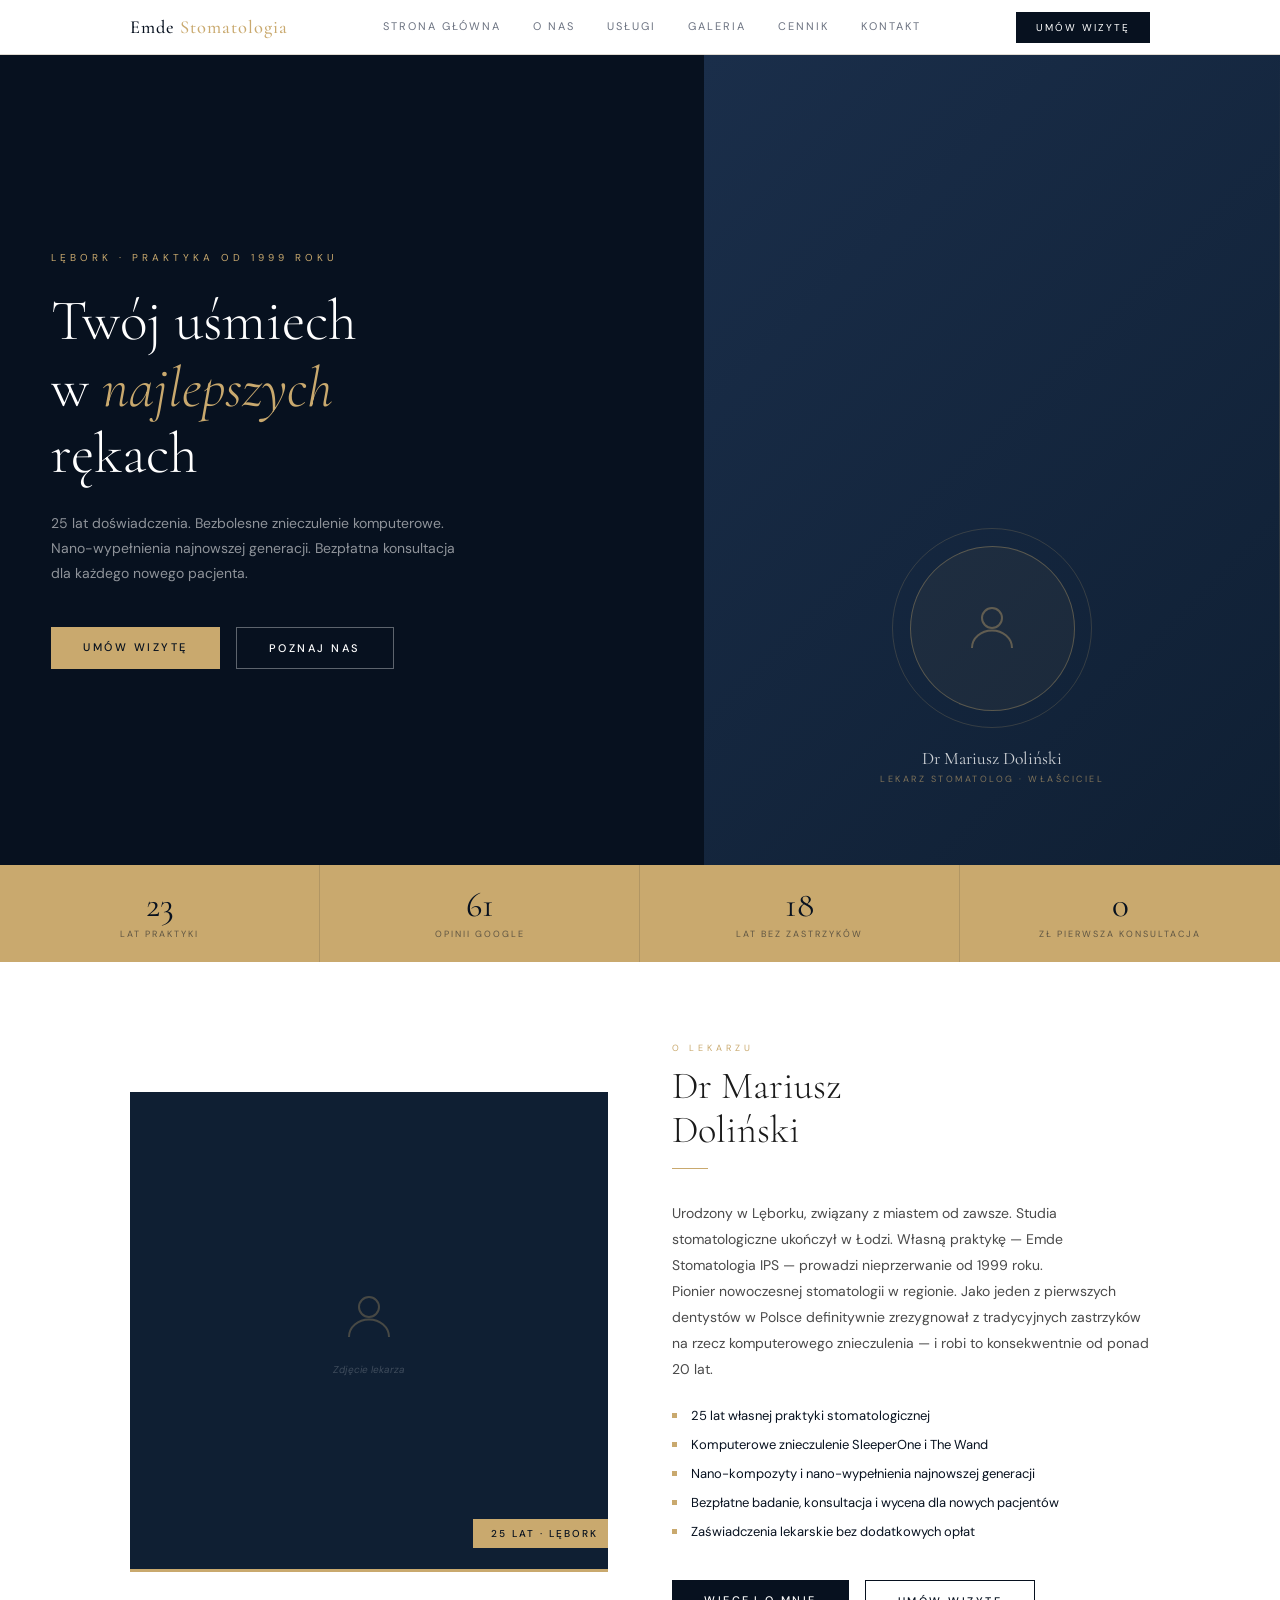
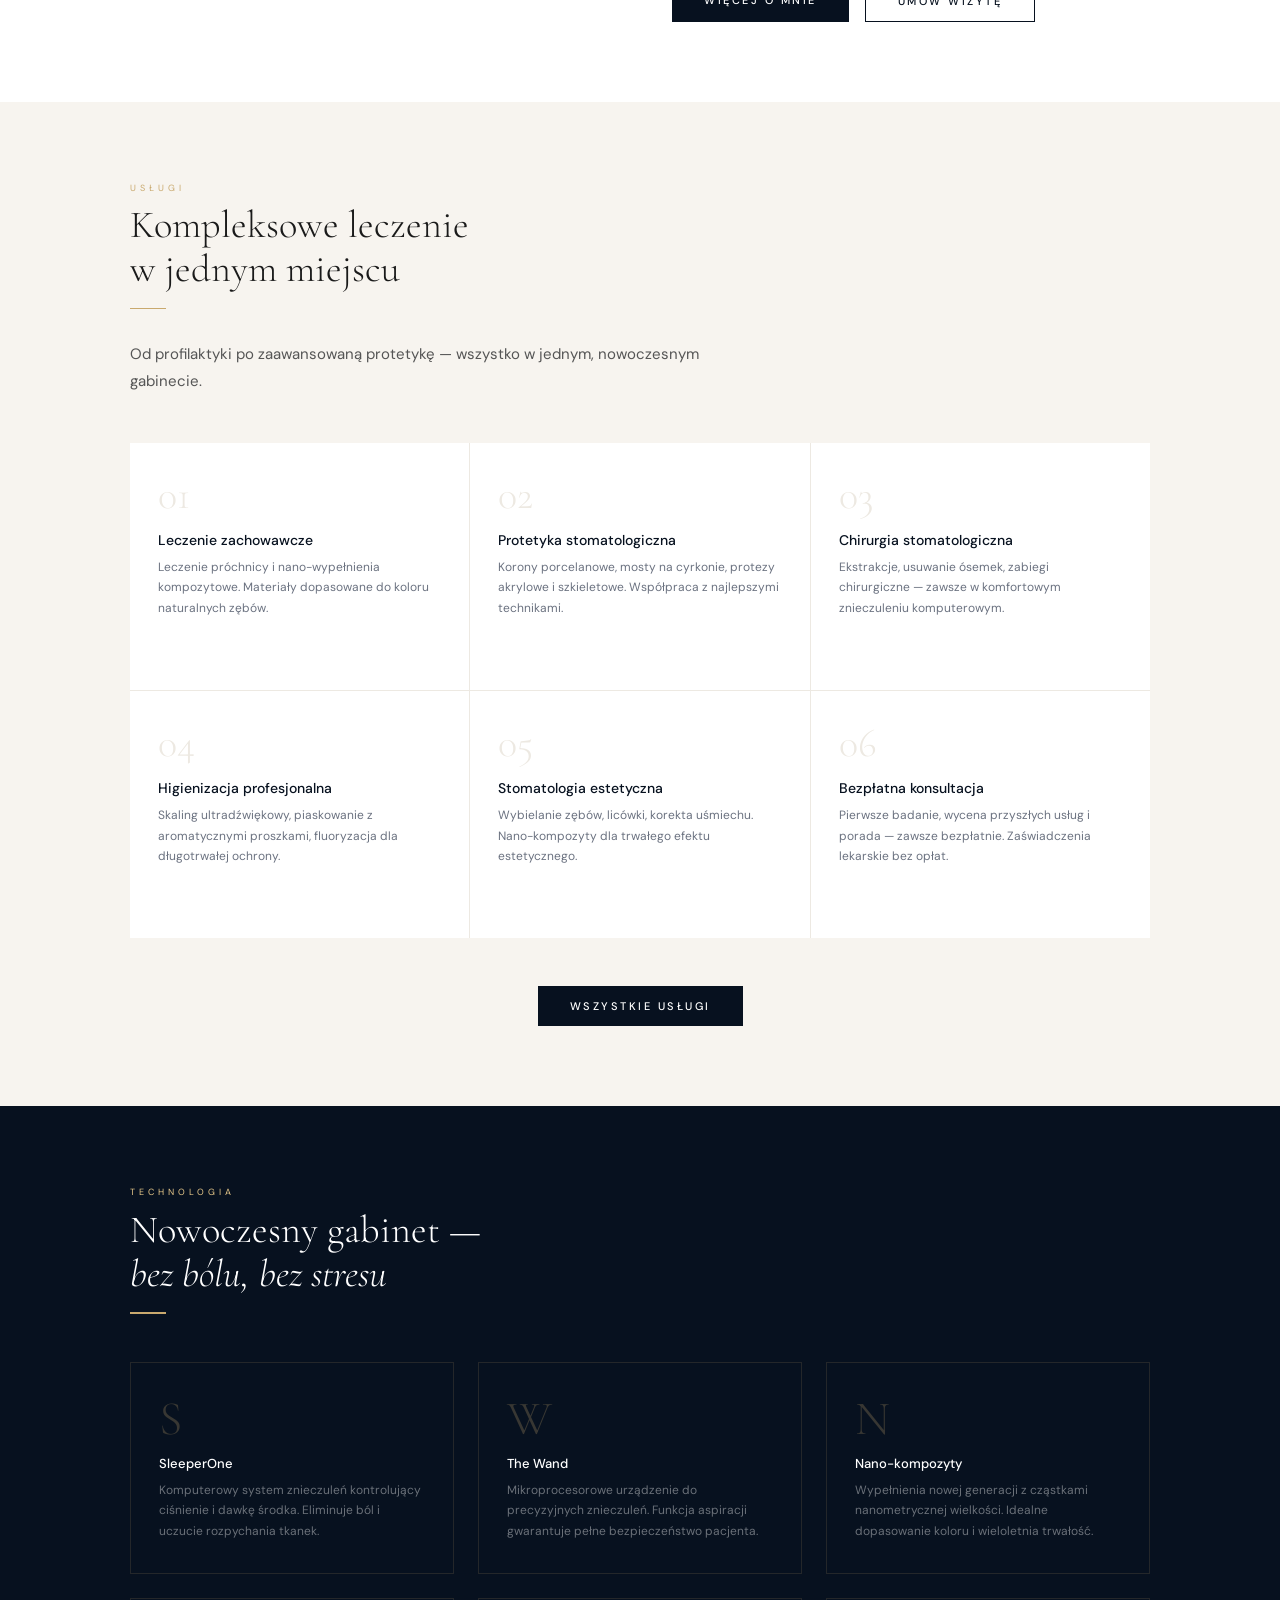
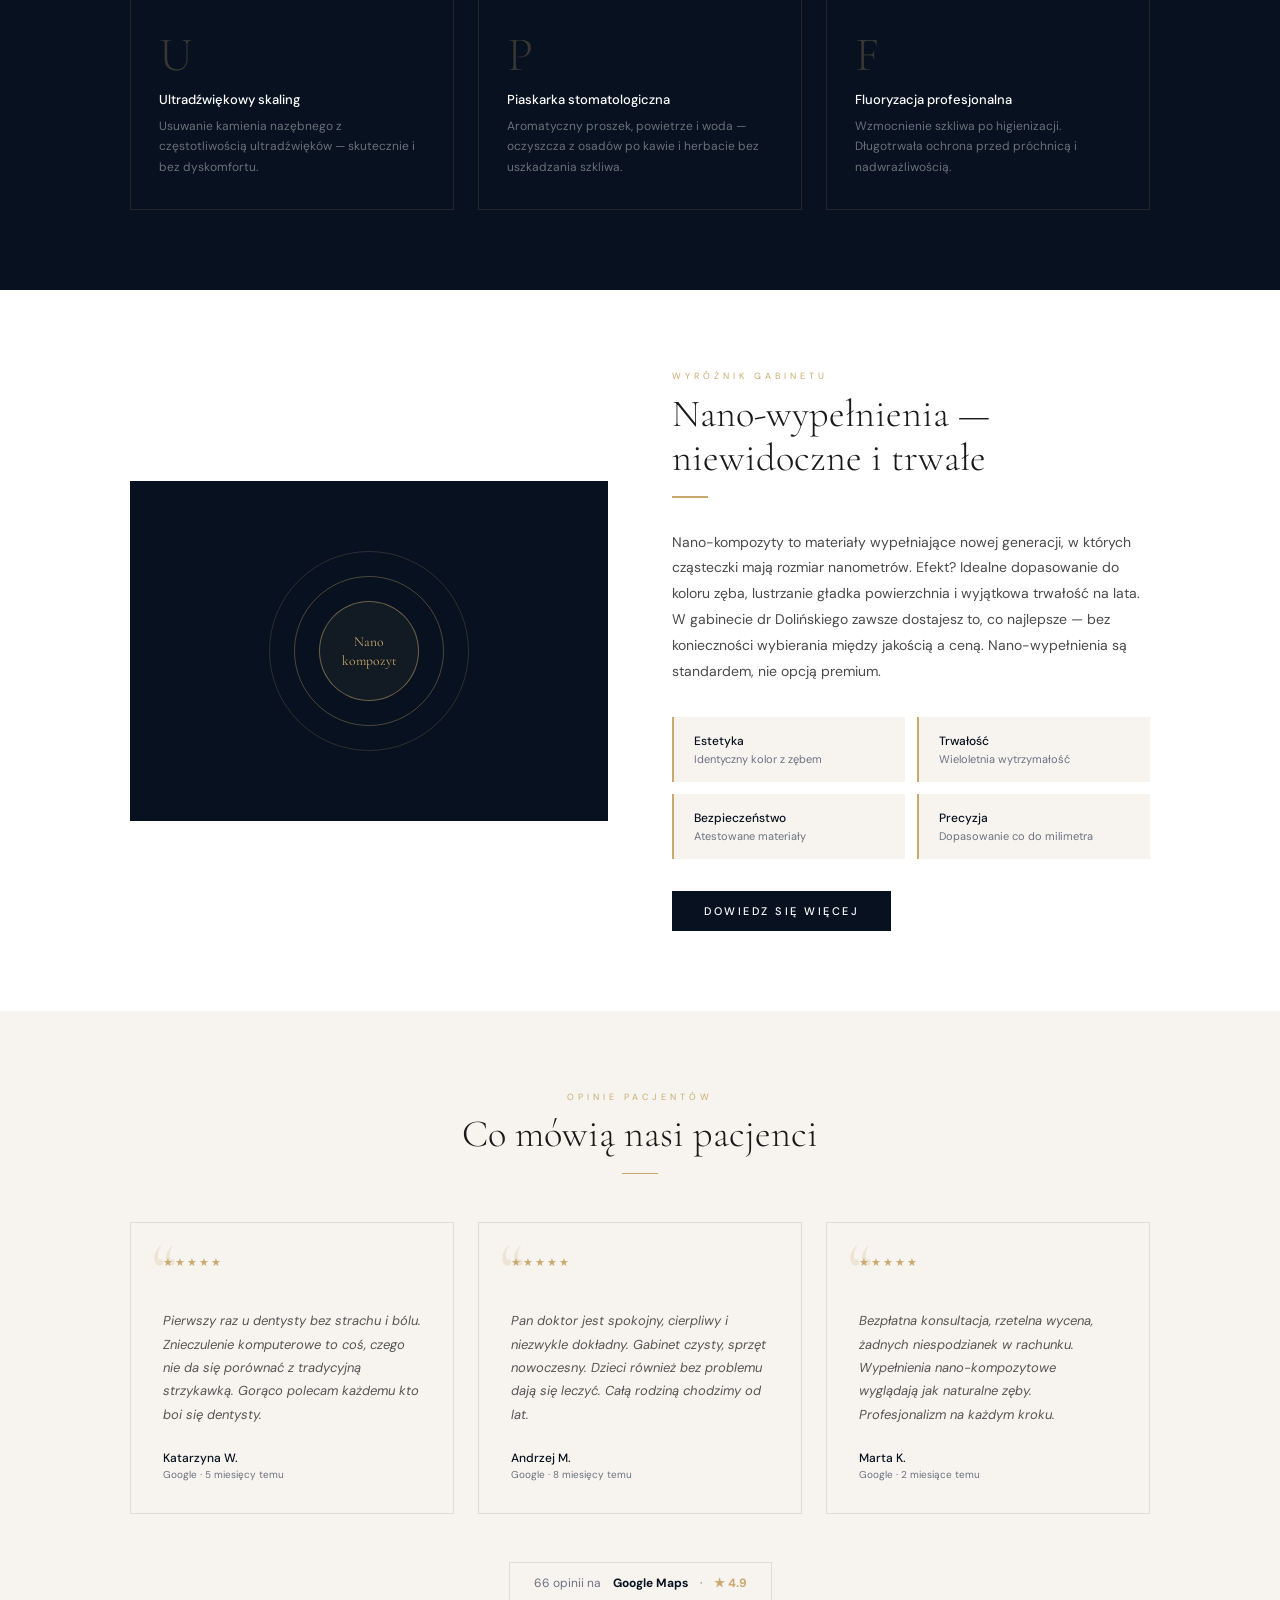
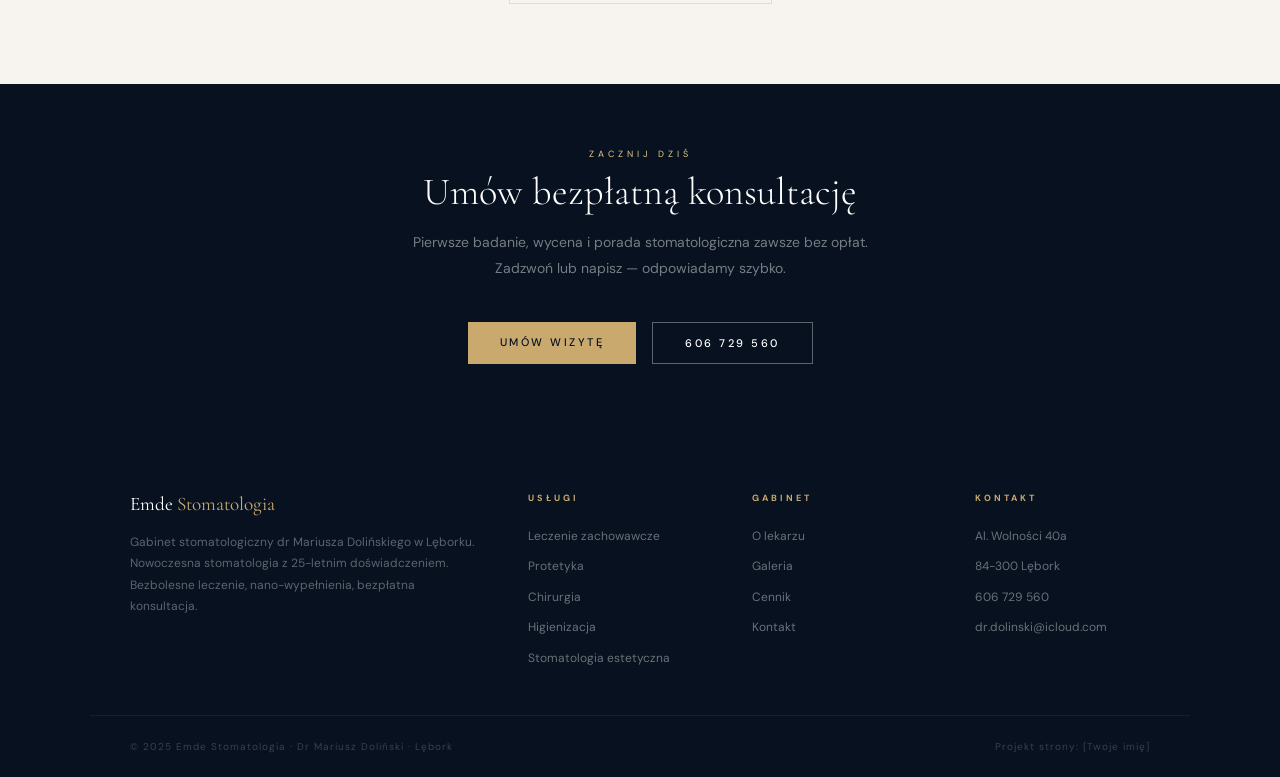
==== index.html @ d07204fe "Add files via upload" ====
<!DOCTYPE html>
<html lang="pl">
<head>
  <meta charset="UTF-8">
  <meta name="viewport" content="width=device-width, initial-scale=1.0">
  <title>Emde Stomatologia · Dr Mariusz Doliński · Lębork</title>
  <meta name="description" content="Gabinet stomatologiczny dr Mariusza Dolińskiego w Lęborku. 25 lat doświadczenia, bezbolesne znieczulenie komputerowe, nano-wypełnienia. Bezpłatna konsultacja.">
  <link rel="stylesheet" href="css/style.css">
</head>
<body>

<div id="nav-placeholder"></div>

<!-- HERO -->
<section class="hero">
  <div class="hero-left">
    <span class="hero-eyebrow">Lębork · Praktyka od 1999 roku</span>
    <h1>Twój uśmiech<br>w <em>najlepszych</em><br>rękach</h1>
    <p class="hero-sub">25 lat doświadczenia. Bezbolesne znieczulenie komputerowe. Nano-wypełnienia najnowszej generacji. Bezpłatna konsultacja dla każdego nowego pacjenta.</p>
    <div class="hero-btns">
      <a href="kontakt.html" class="btn btn-gold">Umów wizytę</a>
      <a href="o-nas.html" class="btn btn-outline">Poznaj nas</a>
    </div>
  </div>
  <div class="hero-right">
    <div class="hero-right-bg"></div>
    <div class="hero-photo-box">
      <div class="hero-photo-ring">
        <div class="hero-photo-ring-inner">
          <!-- Zastąp src="img/dolinski.jpg" prawdziwym zdjęciem -->
          <svg viewBox="0 0 24 24"><circle cx="12" cy="8" r="4"/><path d="M4 20c0-4 3.6-7 8-7s8 3 8 7"/></svg>
        </div>
      </div>
      <div class="hero-photo-name">Dr Mariusz Doliński</div>
      <div class="hero-photo-role">Lekarz stomatolog · właściciel</div>
    </div>
    <div class="hero-deco-line"></div>
  </div>
</section>

<!-- STATS -->
<div class="stats-bar">
  <div class="stat-item"><div class="stat-num">25</div><div class="stat-label">lat praktyki</div></div>
  <div class="stat-item"><div class="stat-num">66</div><div class="stat-label">opinii Google</div></div>
  <div class="stat-item"><div class="stat-num">20</div><div class="stat-label">lat bez zastrzyków</div></div>
  <div class="stat-item"><div class="stat-num">0</div><div class="stat-label">zł pierwsza konsultacja</div></div>
</div>

<!-- O LEKARZU -->
<section class="section">
  <div class="container">
    <div class="about-grid fade-in">
      <div class="about-img-box">
        <!-- Zastąp src="img/dolinski-gabinet.jpg" prawdziwym zdjęciem -->
        <div class="about-img-placeholder">
          <svg viewBox="0 0 24 24"><circle cx="12" cy="8" r="4"/><path d="M4 20c0-4 3.6-7 8-7s8 3 8 7"/></svg>
          <span>Zdjęcie lekarza</span>
        </div>
        <div class="about-tag">25 lat · Lębork</div>
      </div>
      <div class="about-body">
        <span class="sec-label">O lekarzu</span>
        <h2>Dr Mariusz<br>Doliński</h2>
        <div class="gold-line"></div>
        <p>Urodzony w Lęborku, związany z miastem od zawsze. Studia stomatologiczne ukończył w Łodzi. Własną praktykę — Emde Stomatologia IPS — prowadzi nieprzerwanie od 1999 roku.</p>
        <p>Pionier nowoczesnej stomatologii w regionie. Jako jeden z pierwszych dentystów w Polsce definitywnie zrezygnował z tradycyjnych zastrzyków na rzecz komputerowego znieczulenia — i robi to konsekwentnie od ponad 20 lat.</p>
        <ul class="about-list">
          <li>25 lat własnej praktyki stomatologicznej</li>
          <li>Komputerowe znieczulenie SleeperOne i The Wand</li>
          <li>Nano-kompozyty i nano-wypełnienia najnowszej generacji</li>
          <li>Bezpłatne badanie, konsultacja i wycena dla nowych pacjentów</li>
          <li>Zaświadczenia lekarskie bez dodatkowych opłat</li>
        </ul>
        <div class="about-cta">
          <a href="o-nas.html" class="btn btn-navy">Więcej o mnie</a>
          <a href="kontakt.html" class="btn btn-outline-dark">Umów wizytę</a>
        </div>
      </div>
    </div>
  </div>
</section>

<!-- USŁUGI -->
<section class="section services-preview">
  <div class="container">
    <div class="fade-in">
      <span class="sec-label">Usługi</span>
      <h2>Kompleksowe leczenie<br>w jednym miejscu</h2>
      <div class="gold-line"></div>
      <p class="lead">Od profilaktyki po zaawansowaną protetykę — wszystko w jednym, nowoczesnym gabinecie.</p>
    </div>
    <div class="services-grid-home fade-in">
      <a href="usluga-zachowawcza.html" class="svc-card">
        <div class="svc-num">01</div>
        <div class="svc-title">Leczenie zachowawcze</div>
        <div class="svc-desc">Leczenie próchnicy i nano-wypełnienia kompozytowe. Materiały dopasowane do koloru naturalnych zębów.</div>
        <span class="svc-arrow">→</span>
      </a>
      <a href="usluga-protetyka.html" class="svc-card">
        <div class="svc-num">02</div>
        <div class="svc-title">Protetyka stomatologiczna</div>
        <div class="svc-desc">Korony porcelanowe, mosty na cyrkonie, protezy akrylowe i szkieletowe. Współpraca z najlepszymi technikami.</div>
        <span class="svc-arrow">→</span>
      </a>
      <a href="usluga-chirurgia.html" class="svc-card">
        <div class="svc-num">03</div>
        <div class="svc-title">Chirurgia stomatologiczna</div>
        <div class="svc-desc">Ekstrakcje, usuwanie ósemek, zabiegi chirurgiczne — zawsze w komfortowym znieczuleniu komputerowym.</div>
        <span class="svc-arrow">→</span>
      </a>
      <a href="usluga-higienizacja.html" class="svc-card">
        <div class="svc-num">04</div>
        <div class="svc-title">Higienizacja profesjonalna</div>
        <div class="svc-desc">Skaling ultradźwiękowy, piaskowanie z aromatycznymi proszkami, fluoryzacja dla długotrwałej ochrony.</div>
        <span class="svc-arrow">→</span>
      </a>
      <a href="usluga-estetyczna.html" class="svc-card">
        <div class="svc-num">05</div>
        <div class="svc-title">Stomatologia estetyczna</div>
        <div class="svc-desc">Wybielanie zębów, licówki, korekta uśmiechu. Nano-kompozyty dla trwałego efektu estetycznego.</div>
        <span class="svc-arrow">→</span>
      </a>
      <a href="kontakt.html" class="svc-card">
        <div class="svc-num">06</div>
        <div class="svc-title">Bezpłatna konsultacja</div>
        <div class="svc-desc">Pierwsze badanie, wycena przyszłych usług i porada — zawsze bezpłatnie. Zaświadczenia lekarskie bez opłat.</div>
        <span class="svc-arrow">→</span>
      </a>
    </div>
    <div class="text-center mt-3 fade-in">
      <a href="uslugi.html" class="btn btn-navy">Wszystkie usługi</a>
    </div>
  </div>
</section>

<!-- TECHNOLOGIA -->
<section class="section tech-section">
  <div class="container">
    <div class="fade-in">
      <span class="sec-label">Technologia</span>
      <h2 style="color:var(--white)">Nowoczesny gabinet —<br><em>bez bólu, bez stresu</em></h2>
      <div class="gold-line"></div>
    </div>
    <div class="tech-grid fade-in">
      <div class="tech-card">
        <div class="tech-icon-letter">S</div>
        <div class="tech-name">SleeperOne</div>
        <div class="tech-desc">Komputerowy system znieczuleń kontrolujący ciśnienie i dawkę środka. Eliminuje ból i uczucie rozpychania tkanek.</div>
      </div>
      <div class="tech-card">
        <div class="tech-icon-letter">W</div>
        <div class="tech-name">The Wand</div>
        <div class="tech-desc">Mikroprocesorowe urządzenie do precyzyjnych znieczuleń. Funkcja aspiracji gwarantuje pełne bezpieczeństwo pacjenta.</div>
      </div>
      <div class="tech-card">
        <div class="tech-icon-letter">N</div>
        <div class="tech-name">Nano-kompozyty</div>
        <div class="tech-desc">Wypełnienia nowej generacji z cząstkami nanometrycznej wielkości. Idealne dopasowanie koloru i wieloletnia trwałość.</div>
      </div>
      <div class="tech-card">
        <div class="tech-icon-letter">U</div>
        <div class="tech-name">Ultradźwiękowy skaling</div>
        <div class="tech-desc">Usuwanie kamienia nazębnego z częstotliwością ultradźwięków — skutecznie i bez dyskomfortu.</div>
      </div>
      <div class="tech-card">
        <div class="tech-icon-letter">P</div>
        <div class="tech-name">Piaskarka stomatologiczna</div>
        <div class="tech-desc">Aromatyczny proszek, powietrze i woda — oczyszcza z osadów po kawie i herbacie bez uszkadzania szkliwa.</div>
      </div>
      <div class="tech-card">
        <div class="tech-icon-letter">F</div>
        <div class="tech-name">Fluoryzacja profesjonalna</div>
        <div class="tech-desc">Wzmocnienie szkliwa po higienizacji. Długotrwała ochrona przed próchnicą i nadwrażliwością.</div>
      </div>
    </div>
  </div>
</section>

<!-- NANO WYPEŁNIENIA -->
<section class="section">
  <div class="container">
    <div class="nano-grid fade-in">
      <div class="nano-visual">
        <div class="nano-rings">
          <div class="nano-ring"></div>
          <div class="nano-ring"></div>
          <div class="nano-ring"></div>
          <div class="nano-center-text">Nano<br>kompozyt</div>
        </div>
      </div>
      <div>
        <span class="sec-label">Wyróżnik gabinetu</span>
        <h2>Nano-wypełnienia —<br>niewidoczne i trwałe</h2>
        <div class="gold-line"></div>
        <p>Nano-kompozyty to materiały wypełniające nowej generacji, w których cząsteczki mają rozmiar nanometrów. Efekt? Idealne dopasowanie do koloru zęba, lustrzanie gładka powierzchnia i wyjątkowa trwałość na lata.</p>
        <p>W gabinecie dr Dolińskiego zawsze dostajesz to, co najlepsze — bez konieczności wybierania między jakością a ceną. Nano-wypełnienia są standardem, nie opcją premium.</p>
        <div class="nano-props">
          <div class="nano-prop"><div class="nano-prop-name">Estetyka</div><div class="nano-prop-val">Identyczny kolor z zębem</div></div>
          <div class="nano-prop"><div class="nano-prop-name">Trwałość</div><div class="nano-prop-val">Wieloletnia wytrzymałość</div></div>
          <div class="nano-prop"><div class="nano-prop-name">Bezpieczeństwo</div><div class="nano-prop-val">Atestowane materiały</div></div>
          <div class="nano-prop"><div class="nano-prop-name">Precyzja</div><div class="nano-prop-val">Dopasowanie co do milimetra</div></div>
        </div>
        <div class="mt-2">
          <a href="usluga-zachowawcza.html" class="btn btn-navy">Dowiedz się więcej</a>
        </div>
      </div>
    </div>
  </div>
</section>

<!-- OPINIE -->
<section class="section bg-cream">
  <div class="container">
    <div class="fade-in text-center">
      <span class="sec-label">Opinie pacjentów</span>
      <h2>Co mówią nasi pacjenci</h2>
      <div class="gold-line" style="margin: 1rem auto 0;"></div>
    </div>
    <div class="reviews-grid fade-in">
      <div class="review-card">
        <div class="review-stars">★★★★★</div>
        <p class="review-text">Pierwszy raz u dentysty bez strachu i bólu. Znieczulenie komputerowe to coś, czego nie da się porównać z tradycyjną strzykawką. Gorąco polecam każdemu kto boi się dentysty.</p>
        <div class="review-author">Katarzyna W.</div>
        <div class="review-date">Google · 5 miesięcy temu</div>
      </div>
      <div class="review-card">
        <div class="review-stars">★★★★★</div>
        <p class="review-text">Pan doktor jest spokojny, cierpliwy i niezwykle dokładny. Gabinet czysty, sprzęt nowoczesny. Dzieci również bez problemu dają się leczyć. Całą rodziną chodzimy od lat.</p>
        <div class="review-author">Andrzej M.</div>
        <div class="review-date">Google · 8 miesięcy temu</div>
      </div>
      <div class="review-card">
        <div class="review-stars">★★★★★</div>
        <p class="review-text">Bezpłatna konsultacja, rzetelna wycena, żadnych niespodzianek w rachunku. Wypełnienia nano-kompozytowe wyglądają jak naturalne zęby. Profesjonalizm na każdym kroku.</p>
        <div class="review-author">Marta K.</div>
        <div class="review-date">Google · 2 miesiące temu</div>
      </div>
    </div>
    <div class="reviews-cta fade-in">
      <div class="google-badge">
        <span>66 opinii na</span>
        <strong>Google Maps</strong>
        <span>·</span>
        <strong style="color:var(--gold)">★ 4.9</strong>
      </div>
    </div>
  </div>
</section>

<!-- CTA BANNER -->
<section style="background:var(--navy); padding:4rem 0;">
  <div class="container text-center fade-in">
    <span class="sec-label" style="color:var(--gold2)">Zacznij dziś</span>
    <h2 style="color:var(--white); margin-bottom:1rem">Umów bezpłatną konsultację</h2>
    <p style="color:rgba(255,255,255,0.45); margin-bottom:2.5rem; max-width:500px; margin-left:auto; margin-right:auto;">Pierwsze badanie, wycena i porada stomatologiczna zawsze bez opłat. Zadzwoń lub napisz — odpowiadamy szybko.</p>
    <div style="display:flex; gap:1rem; justify-content:center; flex-wrap:wrap;">
      <a href="kontakt.html" class="btn btn-gold">Umów wizytę</a>
      <a href="tel:606729560" class="btn btn-outline">606 729 560</a>
    </div>
  </div>
</section>

<div id="footer-placeholder"></div>

<script src="js/components.js"></script>
<script src="js/main.js"></script>
</body>
</html>
---- css/style.css ----
@import url('https://fonts.googleapis.com/css2?family=Cormorant+Garamond:ital,wght@0,300;0,400;0,500;1,300;1,400&family=DM+Sans:wght@300;400;500&display=swap');

*, *::before, *::after { box-sizing: border-box; margin: 0; padding: 0; }

:root {
  --navy: #07111f;
  --navy2: #0f1f33;
  --navy3: #1a2e4a;
  --cream: #f7f4ef;
  --cream2: #ede9e2;
  --gold: #c9a96e;
  --gold2: #e8c98a;
  --white: #ffffff;
  --gray: #6b7280;
  --text: #1a1a1a;
  --serif: 'Cormorant Garamond', serif;
  --sans: 'DM Sans', sans-serif;
}

html { scroll-behavior: smooth; }
body { font-family: var(--sans); color: var(--text); background: var(--white); }
img { max-width: 100%; display: block; }
a { text-decoration: none; color: inherit; }

/* ─── TYPOGRAPHY ─── */
.serif { font-family: var(--serif); }
h1, h2, h3 { font-family: var(--serif); font-weight: 300; line-height: 1.15; }
h1 { font-size: clamp(2.2rem, 5vw, 3.6rem); }
h2 { font-size: clamp(1.8rem, 3vw, 2.6rem); }
h3 { font-size: clamp(1.2rem, 2vw, 1.6rem); }
p { font-size: 14px; line-height: 1.85; color: #4a4a4a; }

.sec-label { font-size: 9px; letter-spacing: 4px; text-transform: uppercase; color: var(--gold); margin-bottom: 0.6rem; display: block; }
.gold-line { width: 36px; height: 1.5px; background: var(--gold); margin: 1rem 0 2rem; }
.lead { font-size: 15px; line-height: 1.8; color: #555; max-width: 600px; }

/* ─── BUTTONS ─── */
.btn { display: inline-block; padding: 13px 32px; font-size: 11px; letter-spacing: 2.5px; text-transform: uppercase; font-weight: 500; cursor: pointer; border: none; transition: all 0.25s; font-family: var(--sans); }
.btn-gold { background: var(--gold); color: var(--navy); }
.btn-gold:hover { background: var(--gold2); }
.btn-navy { background: var(--navy); color: var(--white); }
.btn-navy:hover { background: var(--navy3); }
.btn-outline { background: transparent; color: var(--white); border: 0.5px solid rgba(255,255,255,0.35); }
.btn-outline:hover { background: rgba(255,255,255,0.08); }
.btn-outline-dark { background: transparent; color: var(--navy); border: 0.5px solid var(--navy); }
.btn-outline-dark:hover { background: var(--navy); color: var(--white); }

/* ─── NAV ─── */
.nav { position: sticky; top: 0; z-index: 200; background: var(--white); border-bottom: 0.5px solid #e0dbd3; }
.nav-inner { max-width: 1100px; margin: 0 auto; padding: 0 2.5rem; display: flex; align-items: center; justify-content: space-between; }
.nav-logo { font-family: var(--serif); font-size: 1.15rem; font-weight: 500; padding: 1rem 0; color: var(--navy); letter-spacing: 1px; }
.nav-logo span { color: var(--gold); }
.nav-links { display: flex; gap: 0; }
.nav-links a { font-size: 11px; letter-spacing: 2px; text-transform: uppercase; color: var(--gray); padding: 1.1rem 1rem; border-bottom: 2px solid transparent; transition: all 0.2s; display: block; }
.nav-links a:hover, .nav-links a.active { color: var(--navy); border-bottom-color: var(--gold); }
.nav-cta { font-size: 10px; letter-spacing: 2px; text-transform: uppercase; padding: 9px 20px; background: var(--navy); color: var(--white); border: none; cursor: pointer; font-family: var(--sans); transition: background 0.2s; }
.nav-cta:hover { background: var(--gold); color: var(--navy); }
.nav-mobile-toggle { display: none; flex-direction: column; gap: 5px; cursor: pointer; padding: 8px; }
.nav-mobile-toggle span { width: 22px; height: 1.5px; background: var(--navy); display: block; }

/* ─── HERO HOME ─── */
.hero { background: var(--navy); min-height: 90vh; display: grid; grid-template-columns: 55% 45%; position: relative; overflow: hidden; }
.hero-left { padding: clamp(3rem, 6vw, 5rem) clamp(2rem, 4vw, 4rem); display: flex; flex-direction: column; justify-content: center; position: relative; z-index: 2; }
.hero-eyebrow { font-size: 10px; letter-spacing: 4px; text-transform: uppercase; color: var(--gold); margin-bottom: 1.5rem; opacity: 0; animation: fadeUp 0.7s 0.1s forwards; }
.hero h1 { color: var(--white); margin-bottom: 1.5rem; opacity: 0; animation: fadeUp 0.7s 0.3s forwards; }
.hero h1 em { font-style: italic; color: var(--gold); }
.hero-sub { font-size: 14px; line-height: 1.8; color: rgba(255,255,255,0.55); margin-bottom: 2.5rem; max-width: 420px; opacity: 0; animation: fadeUp 0.7s 0.5s forwards; }
.hero-btns { display: flex; gap: 1rem; flex-wrap: wrap; opacity: 0; animation: fadeUp 0.7s 0.7s forwards; }
.hero-right { position: relative; overflow: hidden; display: flex; align-items: flex-end; justify-content: center; }
.hero-right-bg { position: absolute; inset: 0; background: linear-gradient(135deg, var(--navy3) 0%, var(--navy2) 100%); }
.hero-photo-box { position: relative; z-index: 2; display: flex; flex-direction: column; align-items: center; justify-content: flex-end; padding: 2rem 1rem 5rem; width: 100%; }
.hero-photo-ring { width: 200px; height: 200px; border-radius: 50%; border: 0.5px solid rgba(201,169,110,0.2); display: flex; align-items: center; justify-content: center; margin-bottom: 1.25rem; }
.hero-photo-ring-inner { width: 165px; height: 165px; border-radius: 50%; background: rgba(201,169,110,0.06); border: 0.5px solid rgba(201,169,110,0.35); display: flex; align-items: center; justify-content: center; overflow: hidden; }
.hero-photo-ring-inner img { width: 100%; height: 100%; object-fit: cover; border-radius: 50%; }
.hero-photo-ring-inner svg { width: 60px; height: 60px; stroke: rgba(201,169,110,0.4); fill: none; stroke-width: 0.8; }
.hero-photo-name { font-family: var(--serif); font-size: 1.1rem; color: rgba(255,255,255,0.8); text-align: center; margin-bottom: 4px; }
.hero-photo-role { font-size: 9px; letter-spacing: 2.5px; text-transform: uppercase; color: rgba(201,169,110,0.6); text-align: center; }
.hero-deco-line { position: absolute; top: 0; right: 0; width: 1px; height: 100%; background: linear-gradient(to bottom, transparent, rgba(201,169,110,0.2), transparent); }

/* ─── STATS BAR ─── */
.stats-bar { background: var(--gold); display: grid; grid-template-columns: repeat(4, 1fr); }
.stat-item { padding: 1.4rem 1.5rem; text-align: center; border-right: 0.5px solid rgba(7,17,31,0.12); }
.stat-item:last-child { border-right: none; }
.stat-num { font-family: var(--serif); font-size: 2.2rem; font-weight: 400; color: var(--navy); line-height: 1; }
.stat-label { font-size: 9px; letter-spacing: 2px; text-transform: uppercase; color: rgba(7,17,31,0.55); margin-top: 5px; }

/* ─── PAGE HERO (subpages) ─── */
.page-hero { background: var(--navy); padding: 5rem 2.5rem 4rem; position: relative; overflow: hidden; }
.page-hero-inner { max-width: 1100px; margin: 0 auto; position: relative; z-index: 2; }
.page-hero h1 { color: var(--white); margin-bottom: 1rem; }
.page-hero h1 em { color: var(--gold); font-style: italic; }
.page-hero p { color: rgba(255,255,255,0.5); max-width: 500px; font-size: 14px; }
.page-hero-bg { position: absolute; inset: 0; background: linear-gradient(135deg, var(--navy) 60%, var(--navy3) 100%); }
.breadcrumb { font-size: 10px; letter-spacing: 2px; text-transform: uppercase; color: rgba(201,169,110,0.6); margin-bottom: 1.5rem; }
.breadcrumb a { color: rgba(201,169,110,0.4); }
.breadcrumb a:hover { color: var(--gold); }

/* ─── CONTAINER ─── */
.container { max-width: 1100px; margin: 0 auto; padding: 0 2.5rem; }
.section { padding: 5rem 0; }
.section-sm { padding: 3rem 0; }

/* ─── ABOUT SECTION HOME ─── */
.about-grid { display: grid; grid-template-columns: 1fr 1fr; gap: 4rem; align-items: center; }
.about-img-box { position: relative; background: var(--navy2); min-height: 480px; display: flex; align-items: center; justify-content: center; flex-direction: column; gap: 1rem; overflow: hidden; }
.about-img-box img { width: 100%; height: 100%; object-fit: cover; position: absolute; inset: 0; }
.about-img-box::after { content: ''; position: absolute; bottom: 0; left: 0; right: 0; height: 3px; background: var(--gold); }
.about-tag { position: absolute; bottom: 1.5rem; right: -0.5rem; background: var(--gold); color: var(--navy); font-size: 10px; letter-spacing: 2px; text-transform: uppercase; padding: 8px 18px; font-weight: 500; z-index: 2; }
.about-img-placeholder { display: flex; flex-direction: column; align-items: center; gap: 1rem; }
.about-img-placeholder svg { width: 60px; height: 60px; stroke: rgba(201,169,110,0.3); fill: none; stroke-width: 0.8; }
.about-img-placeholder span { font-size: 10px; color: rgba(255,255,255,0.2); font-style: italic; }
.about-body h2 { margin-bottom: 0.5rem; }
.about-list { list-style: none; display: flex; flex-direction: column; gap: 0.75rem; margin-top: 1.5rem; }
.about-list li { display: flex; align-items: flex-start; gap: 0.85rem; font-size: 13px; color: var(--navy); }
.about-list li::before { content: ''; width: 5px; height: 5px; background: var(--gold); flex-shrink: 0; margin-top: 6px; }
.about-cta { display: flex; gap: 1rem; margin-top: 2.5rem; flex-wrap: wrap; }

/* ─── SERVICES GRID HOME ─── */
.services-preview { background: var(--cream); }
.services-grid-home { display: grid; grid-template-columns: repeat(3, 1fr); gap: 1px; background: var(--cream2); margin-top: 3rem; }
.svc-card { background: var(--white); padding: 2rem 1.75rem; cursor: pointer; transition: all 0.25s; position: relative; overflow: hidden; }
.svc-card::before { content: ''; position: absolute; bottom: 0; left: 0; width: 0; height: 2px; background: var(--gold); transition: width 0.3s; }
.svc-card:hover::before { width: 100%; }
.svc-card:hover { background: var(--navy); }
.svc-card:hover .svc-title { color: var(--white); }
.svc-card:hover .svc-desc { color: rgba(255,255,255,0.45); }
.svc-card:hover .svc-num { color: var(--gold); }
.svc-card:hover .svc-arrow { color: var(--gold); opacity: 1; }
.svc-num { font-family: var(--serif); font-size: 2.5rem; font-weight: 300; color: var(--cream2); line-height: 1; margin-bottom: 1rem; transition: color 0.25s; }
.svc-title { font-size: 14px; font-weight: 500; color: var(--navy); margin-bottom: 0.5rem; transition: color 0.25s; }
.svc-desc { font-size: 12px; line-height: 1.7; color: var(--gray); transition: color 0.25s; }
.svc-arrow { font-size: 18px; color: transparent; opacity: 0; transition: all 0.25s; margin-top: 1rem; display: block; }

/* ─── TECH SECTION ─── */
.tech-section { background: var(--navy); }
.tech-section .sec-label { color: var(--gold2); }
.tech-section h2 { color: var(--white); }
.tech-grid { display: grid; grid-template-columns: repeat(3, 1fr); gap: 1.5rem; margin-top: 3rem; }
.tech-card { border: 0.5px solid rgba(201,169,110,0.15); padding: 2rem 1.75rem; position: relative; overflow: hidden; transition: border-color 0.3s; }
.tech-card::before { content: ''; position: absolute; top: 0; left: 0; width: 2px; height: 0; background: var(--gold); transition: height 0.4s; }
.tech-card:hover { border-color: rgba(201,169,110,0.5); }
.tech-card:hover::before { height: 100%; }
.tech-icon-letter { font-family: var(--serif); font-size: 3rem; font-weight: 300; color: var(--gold); opacity: 0.25; line-height: 1; margin-bottom: 0.75rem; }
.tech-name { font-size: 13px; font-weight: 500; color: var(--white); margin-bottom: 0.5rem; }
.tech-desc { font-size: 12px; line-height: 1.7; color: rgba(255,255,255,0.4); }

/* ─── REVIEWS ─── */
.reviews-grid { display: grid; grid-template-columns: repeat(3, 1fr); gap: 1.5rem; margin-top: 3rem; }
.review-card { padding: 2rem; border: 0.5px solid #e0dbd3; position: relative; transition: border-color 0.2s; }
.review-card:hover { border-color: var(--gold); }
.review-card::before { content: '\201C'; font-family: var(--serif); font-size: 5rem; color: var(--gold); opacity: 0.2; position: absolute; top: 0.5rem; left: 1.25rem; line-height: 1; }
.review-stars { color: var(--gold); font-size: 11px; letter-spacing: 2px; margin-bottom: 1rem; }
.review-text { font-size: 13px; line-height: 1.8; color: #555; margin-bottom: 1.5rem; font-style: italic; padding-top: 1.5rem; }
.review-author { font-size: 12px; font-weight: 500; color: var(--navy); }
.review-date { font-size: 10px; color: var(--gray); margin-top: 2px; }
.reviews-cta { text-align: center; margin-top: 3rem; }
.google-badge { display: inline-flex; align-items: center; gap: 0.75rem; padding: 12px 24px; border: 0.5px solid #e0dbd3; font-size: 12px; color: var(--gray); }
.google-badge strong { color: var(--navy); }

/* ─── BEFORE/AFTER GALLERY ─── */
.gallery-grid { display: grid; grid-template-columns: repeat(3, 1fr); gap: 1px; background: var(--cream2); margin-top: 3rem; }
.gallery-item { background: var(--navy2); aspect-ratio: 4/3; display: flex; align-items: center; justify-content: center; cursor: pointer; overflow: hidden; position: relative; }
.gallery-item:hover .gallery-overlay { opacity: 1; }
.gallery-placeholder { display: flex; flex-direction: column; align-items: center; gap: 0.5rem; }
.gallery-placeholder svg { width: 32px; height: 32px; stroke: rgba(201,169,110,0.3); fill: none; stroke-width: 1; }
.gallery-placeholder span { font-size: 9px; letter-spacing: 2px; text-transform: uppercase; color: rgba(255,255,255,0.2); }
.gallery-item img { width: 100%; height: 100%; object-fit: cover; transition: transform 0.4s; }
.gallery-item:hover img { transform: scale(1.04); }
.gallery-overlay { position: absolute; inset: 0; background: rgba(7,17,31,0.6); display: flex; align-items: center; justify-content: center; opacity: 0; transition: opacity 0.3s; }
.gallery-overlay span { font-size: 10px; letter-spacing: 2px; text-transform: uppercase; color: var(--gold); }

/* ─── SERVICES PAGE ─── */
.services-list { display: flex; flex-direction: column; gap: 1px; background: var(--cream2); margin-top: 3rem; }
.svc-row { background: var(--white); display: grid; grid-template-columns: 80px 1fr auto; align-items: center; gap: 2rem; padding: 2rem; cursor: pointer; transition: background 0.2s; }
.svc-row:hover { background: var(--cream); }
.svc-row-num { font-family: var(--serif); font-size: 2.5rem; font-weight: 300; color: var(--cream2); }
.svc-row-body h3 { font-size: 15px; font-weight: 500; color: var(--navy); font-family: var(--sans); margin-bottom: 0.4rem; }
.svc-row-body p { font-size: 12px; color: var(--gray); line-height: 1.6; }
.svc-row-arrow { font-size: 20px; color: var(--gold); opacity: 0; transition: opacity 0.2s; }
.svc-row:hover .svc-row-arrow { opacity: 1; }
.svc-row:hover .svc-row-num { color: var(--gold); }

/* ─── SERVICE DETAIL ─── */
.service-detail-grid { display: grid; grid-template-columns: 2fr 1fr; gap: 4rem; margin-top: 3rem; }
.service-detail-content h2 { margin-bottom: 1rem; }
.service-detail-content p { margin-bottom: 1rem; }
.service-detail-sidebar { }
.sidebar-card { background: var(--cream); padding: 2rem; margin-bottom: 1.5rem; }
.sidebar-card h4 { font-family: var(--serif); font-size: 1.1rem; font-weight: 400; color: var(--navy); margin-bottom: 1rem; }
.sidebar-price { font-family: var(--serif); font-size: 1.8rem; color: var(--navy); margin-bottom: 0.25rem; }
.sidebar-price-note { font-size: 11px; color: var(--gray); }
.procedure-steps { list-style: none; display: flex; flex-direction: column; gap: 1rem; margin-top: 1.5rem; }
.procedure-steps li { display: flex; gap: 1rem; align-items: flex-start; font-size: 13px; }
.step-num { width: 24px; height: 24px; background: var(--gold); color: var(--navy); display: flex; align-items: center; justify-content: center; font-size: 10px; font-weight: 500; flex-shrink: 0; margin-top: 1px; }

/* ─── TEAM ─── */
.team-grid { display: grid; grid-template-columns: repeat(3, 1fr); gap: 1.5rem; margin-top: 3rem; }
.team-card { background: var(--cream); }
.team-photo { background: var(--navy2); aspect-ratio: 3/4; display: flex; align-items: center; justify-content: center; overflow: hidden; position: relative; }
.team-photo img { width: 100%; height: 100%; object-fit: cover; transition: transform 0.4s; }
.team-card:hover .team-photo img { transform: scale(1.03); }
.team-photo-placeholder { display: flex; flex-direction: column; align-items: center; gap: 0.75rem; }
.team-photo-placeholder svg { width: 52px; height: 52px; stroke: rgba(201,169,110,0.25); fill: none; stroke-width: 0.8; }
.team-info { padding: 1.5rem; }
.team-name { font-family: var(--serif); font-size: 1.1rem; font-weight: 400; color: var(--navy); margin-bottom: 3px; }
.team-role { font-size: 10px; letter-spacing: 2px; text-transform: uppercase; color: var(--gold); margin-bottom: 0.75rem; }
.team-bio { font-size: 12px; line-height: 1.7; color: var(--gray); }

/* ─── PRICING ─── */
.pricing-table { margin-top: 3rem; }
.pricing-category { margin-bottom: 3rem; }
.pricing-category-title { font-family: var(--serif); font-size: 1.4rem; font-weight: 400; color: var(--navy); padding-bottom: 0.75rem; border-bottom: 0.5px solid var(--gold); margin-bottom: 0; }
.pricing-row { display: flex; justify-content: space-between; align-items: baseline; padding: 1rem 0; border-bottom: 0.5px solid #f0ece5; gap: 1rem; }
.pricing-row:last-child { border-bottom: none; }
.pricing-service-name { font-size: 13px; color: var(--navy); }
.pricing-service-note { font-size: 11px; color: var(--gray); margin-top: 2px; }
.pricing-price { font-family: var(--serif); font-size: 1.1rem; color: var(--navy); white-space: nowrap; flex-shrink: 0; }
.pricing-note { background: var(--cream); padding: 1.5rem 2rem; border-left: 3px solid var(--gold); margin-bottom: 3rem; font-size: 13px; color: #555; line-height: 1.7; }
.pricing-free { color: var(--gold); font-weight: 500; }

/* ─── CONTACT ─── */
.contact-grid { display: grid; grid-template-columns: 1fr 1fr; gap: 4rem; margin-top: 3rem; }
.contact-info-block { display: flex; flex-direction: column; gap: 0; }
.contact-row { padding: 1.5rem 0; border-bottom: 0.5px solid #e0dbd3; }
.contact-row:last-child { border-bottom: none; }
.contact-label { font-size: 9px; letter-spacing: 3px; text-transform: uppercase; color: var(--gold); margin-bottom: 0.4rem; display: block; }
.contact-value { font-size: 14px; color: var(--navy); line-height: 1.6; }
.contact-value a { color: var(--navy); transition: color 0.2s; }
.contact-value a:hover { color: var(--gold); }
.contact-map-box { background: var(--cream); min-height: 300px; display: flex; align-items: center; justify-content: center; flex-direction: column; gap: 0.75rem; }
.contact-map-box iframe { width: 100%; height: 100%; min-height: 300px; border: none; }
.contact-form { display: flex; flex-direction: column; gap: 1rem; margin-top: 3rem; }
.form-row { display: grid; grid-template-columns: 1fr 1fr; gap: 1rem; }
.form-group { display: flex; flex-direction: column; gap: 0.4rem; }
.form-label { font-size: 10px; letter-spacing: 2px; text-transform: uppercase; color: var(--gray); }
.form-input { padding: 12px 16px; border: 0.5px solid #e0dbd3; font-family: var(--sans); font-size: 14px; color: var(--navy); background: var(--white); transition: border-color 0.2s; }
.form-input:focus { outline: none; border-color: var(--gold); }
.form-textarea { min-height: 120px; resize: vertical; }
.form-submit { background: var(--navy); color: var(--white); padding: 14px 36px; font-size: 11px; letter-spacing: 2.5px; text-transform: uppercase; border: none; cursor: pointer; font-family: var(--sans); font-weight: 500; transition: background 0.2s; align-self: flex-start; }
.form-submit:hover { background: var(--gold); color: var(--navy); }

/* ─── FOOTER ─── */
.footer { background: var(--navy); color: var(--white); }
.footer-top { max-width: 1100px; margin: 0 auto; padding: 4rem 2.5rem 3rem; display: grid; grid-template-columns: 2fr 1fr 1fr 1fr; gap: 3rem; }
.footer-brand .footer-logo { font-family: var(--serif); font-size: 1.2rem; color: var(--white); margin-bottom: 1rem; display: block; }
.footer-brand .footer-logo span { color: var(--gold); }
.footer-brand p { font-size: 12px; line-height: 1.8; color: rgba(255,255,255,0.35); }
.footer-col h4 { font-size: 9px; letter-spacing: 3px; text-transform: uppercase; color: var(--gold); margin-bottom: 1.25rem; }
.footer-col ul { list-style: none; display: flex; flex-direction: column; gap: 0.6rem; }
.footer-col ul li a { font-size: 12px; color: rgba(255,255,255,0.4); transition: color 0.2s; }
.footer-col ul li a:hover { color: var(--white); }
.footer-bottom { border-top: 0.5px solid rgba(255,255,255,0.06); max-width: 1100px; margin: 0 auto; padding: 1.5rem 2.5rem; display: flex; justify-content: space-between; align-items: center; }
.footer-copy { font-size: 10px; color: rgba(255,255,255,0.2); letter-spacing: 1px; }

/* ─── UTILITY ─── */
.fade-in { opacity: 0; transform: translateY(20px); transition: opacity 0.6s, transform 0.6s; }
.fade-in.visible { opacity: 1; transform: translateY(0); }
.text-center { text-align: center; }
.mt-1 { margin-top: 1rem; }
.mt-2 { margin-top: 2rem; }
.mt-3 { margin-top: 3rem; }
.bg-cream { background: var(--cream); }
.bg-navy { background: var(--navy); }

/* ─── NANO SECTION ─── */
.nano-grid { display: grid; grid-template-columns: 1fr 1fr; gap: 4rem; align-items: center; }
.nano-visual { background: var(--navy); padding: 3rem; display: flex; align-items: center; justify-content: center; min-height: 340px; position: relative; }
.nano-rings { position: relative; width: 200px; height: 200px; }
.nano-ring { position: absolute; border-radius: 50%; border: 0.5px solid rgba(201,169,110,0.2); top: 50%; left: 50%; transform: translate(-50%, -50%); }
.nano-ring:nth-child(1) { width: 200px; height: 200px; }
.nano-ring:nth-child(2) { width: 150px; height: 150px; border-color: rgba(201,169,110,0.35); }
.nano-ring:nth-child(3) { width: 100px; height: 100px; border-color: rgba(201,169,110,0.5); background: rgba(201,169,110,0.06); display: flex; align-items: center; justify-content: center; }
.nano-center-text { font-family: var(--serif); font-size: 0.85rem; color: var(--gold); text-align: center; line-height: 1.4; position: absolute; top: 50%; left: 50%; transform: translate(-50%, -50%); width: 90px; }
.nano-props { display: grid; grid-template-columns: 1fr 1fr; gap: 0.75rem; margin-top: 2rem; }
.nano-prop { background: var(--cream); padding: 1rem 1.25rem; border-left: 2.5px solid var(--gold); }
.nano-prop-name { font-size: 12px; font-weight: 500; color: var(--navy); }
.nano-prop-val { font-size: 11px; color: var(--gray); margin-top: 3px; }

/* ─── ANIMATIONS ─── */
@keyframes fadeUp { from { opacity: 0; transform: translateY(20px); } to { opacity: 1; transform: translateY(0); } }

/* ─── RESPONSIVE ─── */
@media (max-width: 900px) {
  .hero { grid-template-columns: 1fr; }
  .hero-right { display: none; }
  .hero-left { padding: 4rem 2rem; }
  .stats-bar { grid-template-columns: repeat(2, 1fr); }
  .about-grid, .nano-grid, .contact-grid, .service-detail-grid { grid-template-columns: 1fr; }
  .services-grid-home, .tech-grid, .reviews-grid, .team-grid { grid-template-columns: 1fr 1fr; }
  .gallery-grid { grid-template-columns: 1fr 1fr; }
  .footer-top { grid-template-columns: 1fr 1fr; gap: 2rem; }
  .nav-links { display: none; }
  .nav-mobile-toggle { display: flex; }
}
@media (max-width: 600px) {
  .services-grid-home, .tech-grid, .reviews-grid, .team-grid, .gallery-grid { grid-template-columns: 1fr; }
  .stats-bar { grid-template-columns: repeat(2, 1fr); }
  .footer-top { grid-template-columns: 1fr; }
  .form-row { grid-template-columns: 1fr; }
  .svc-row { grid-template-columns: 50px 1fr auto; gap: 1rem; }
}
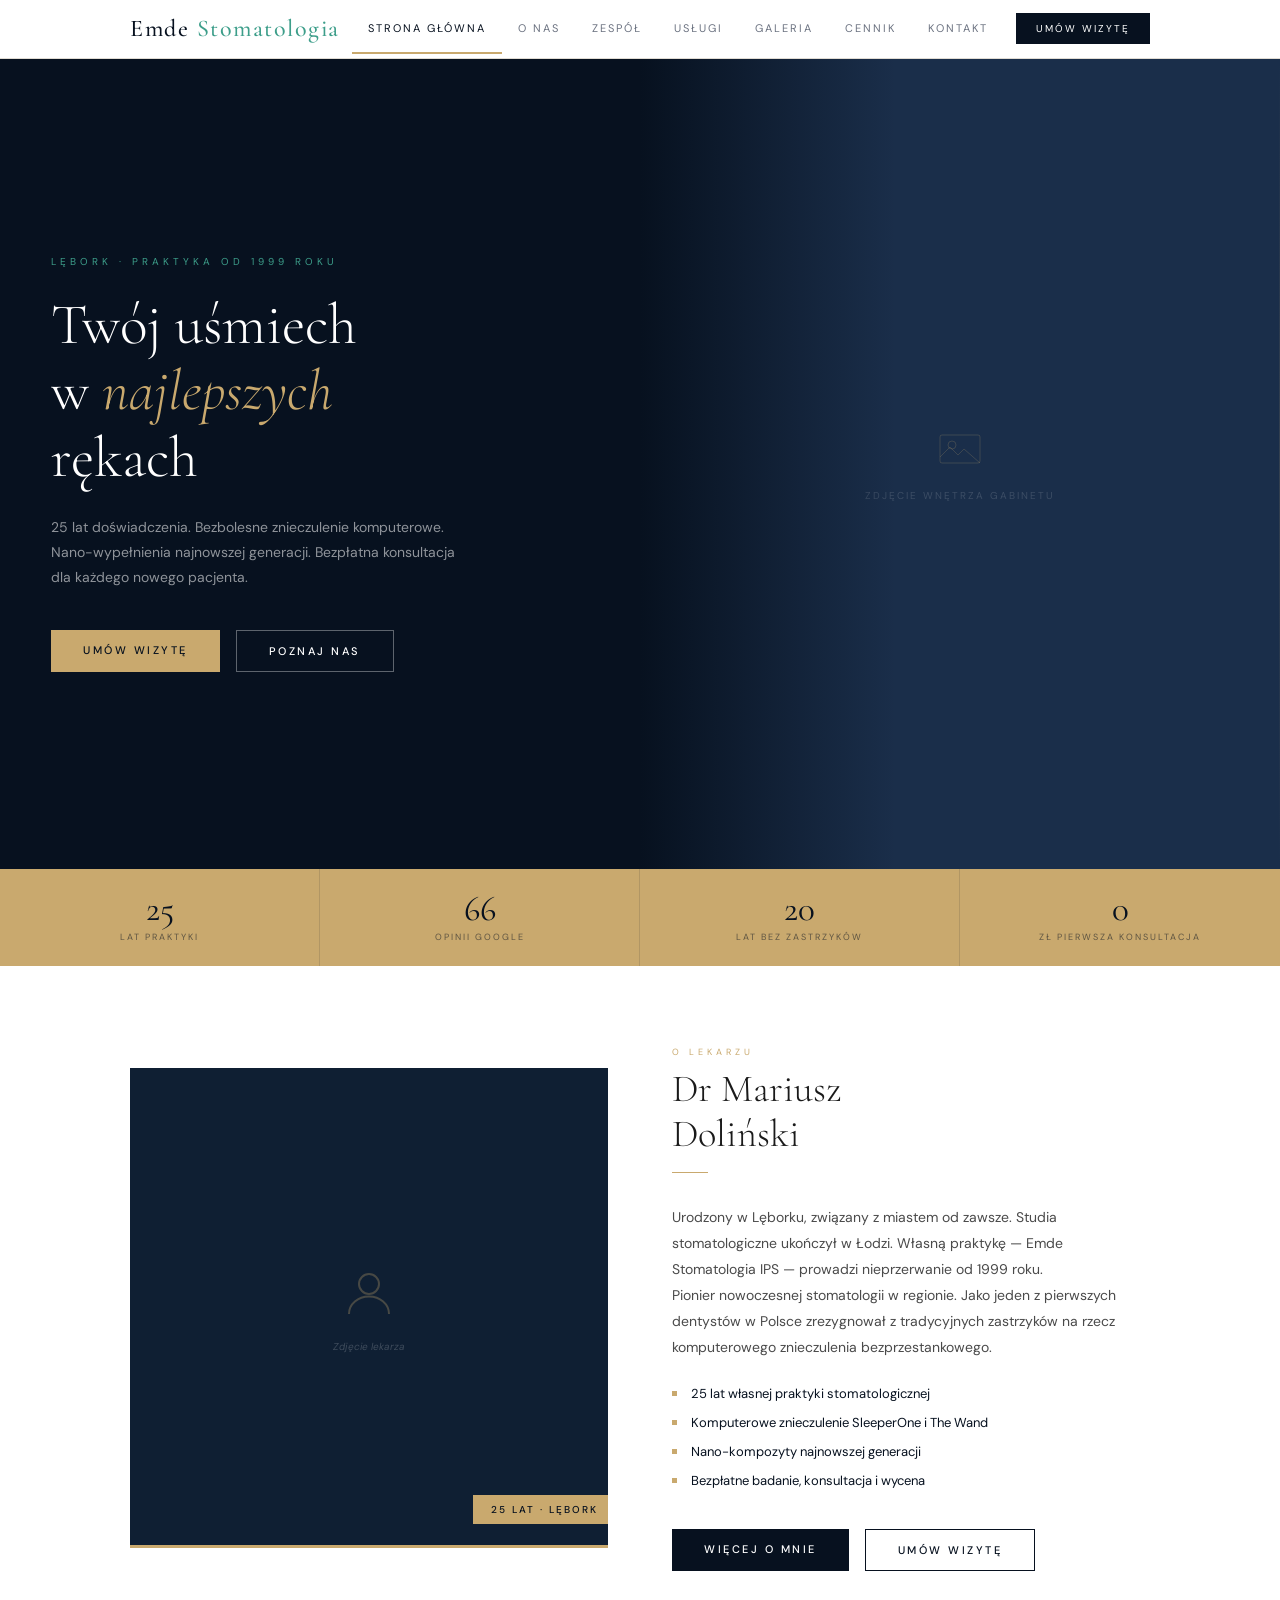
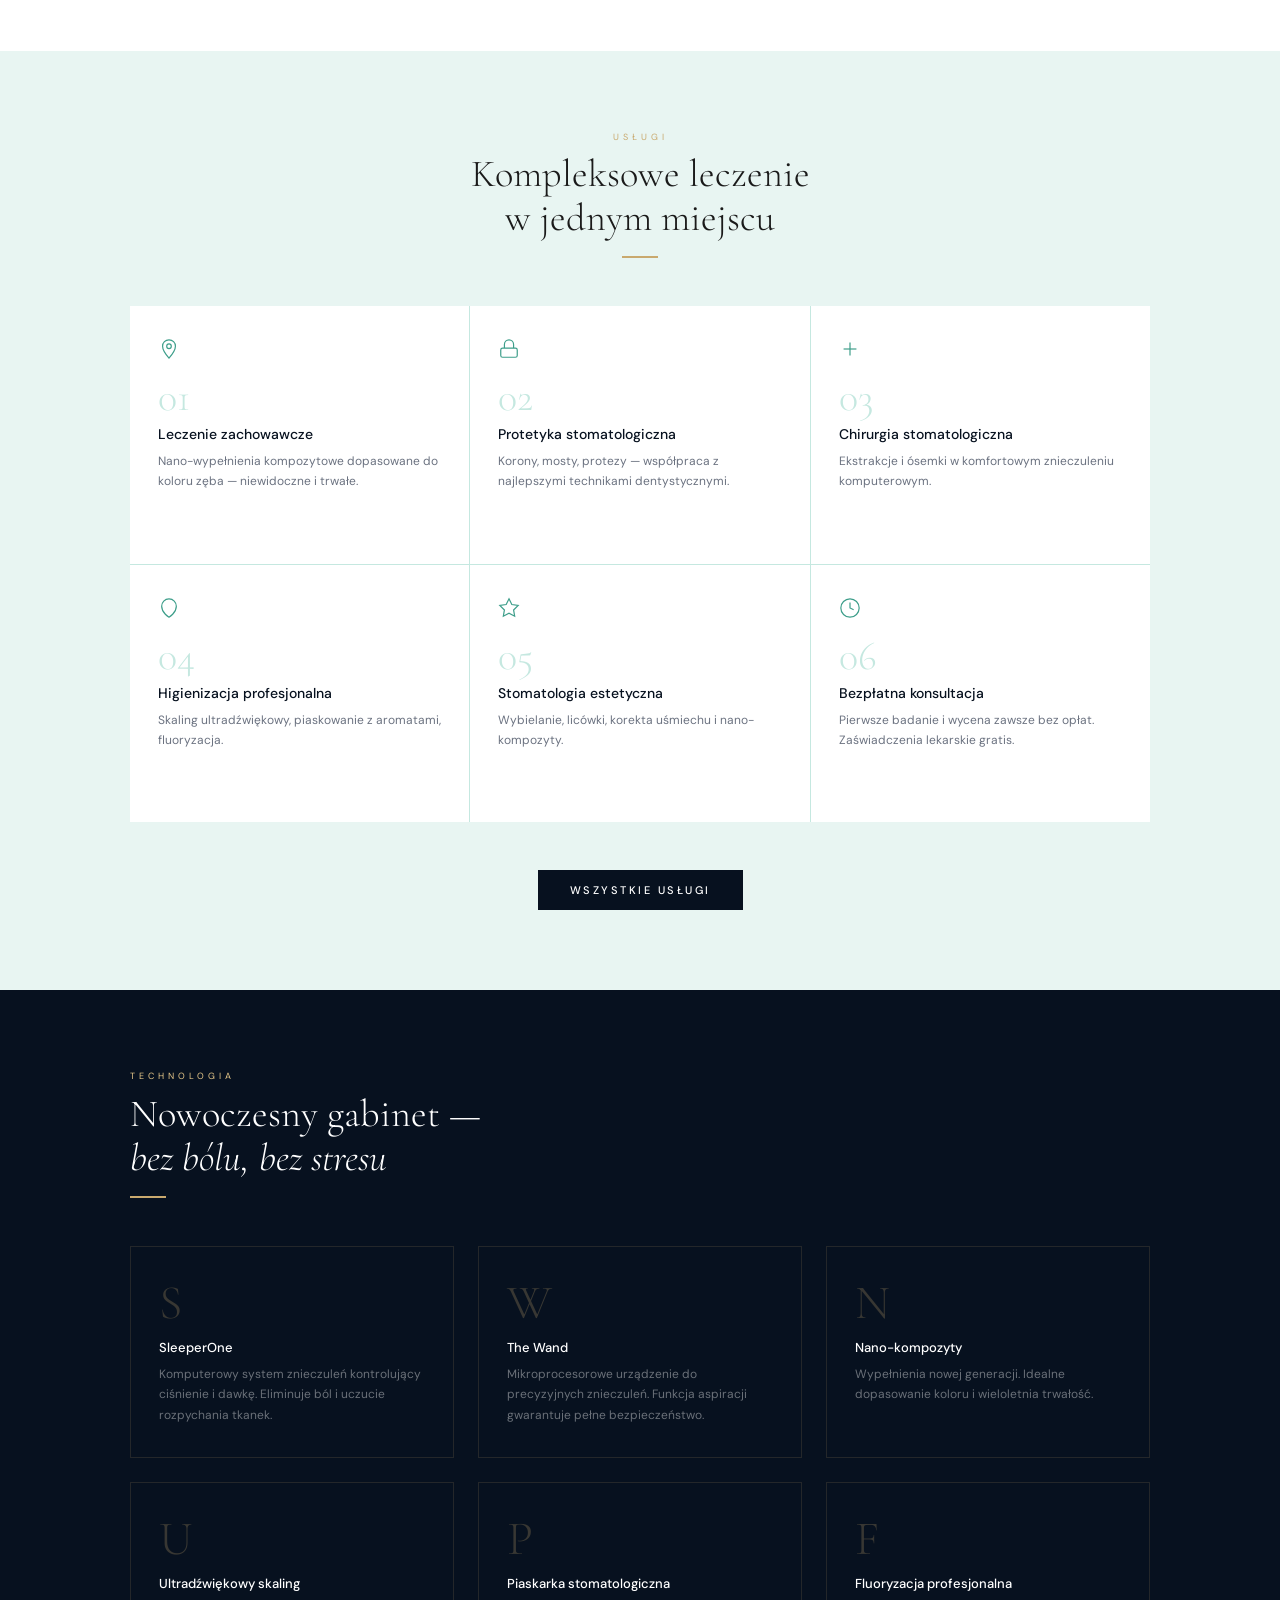
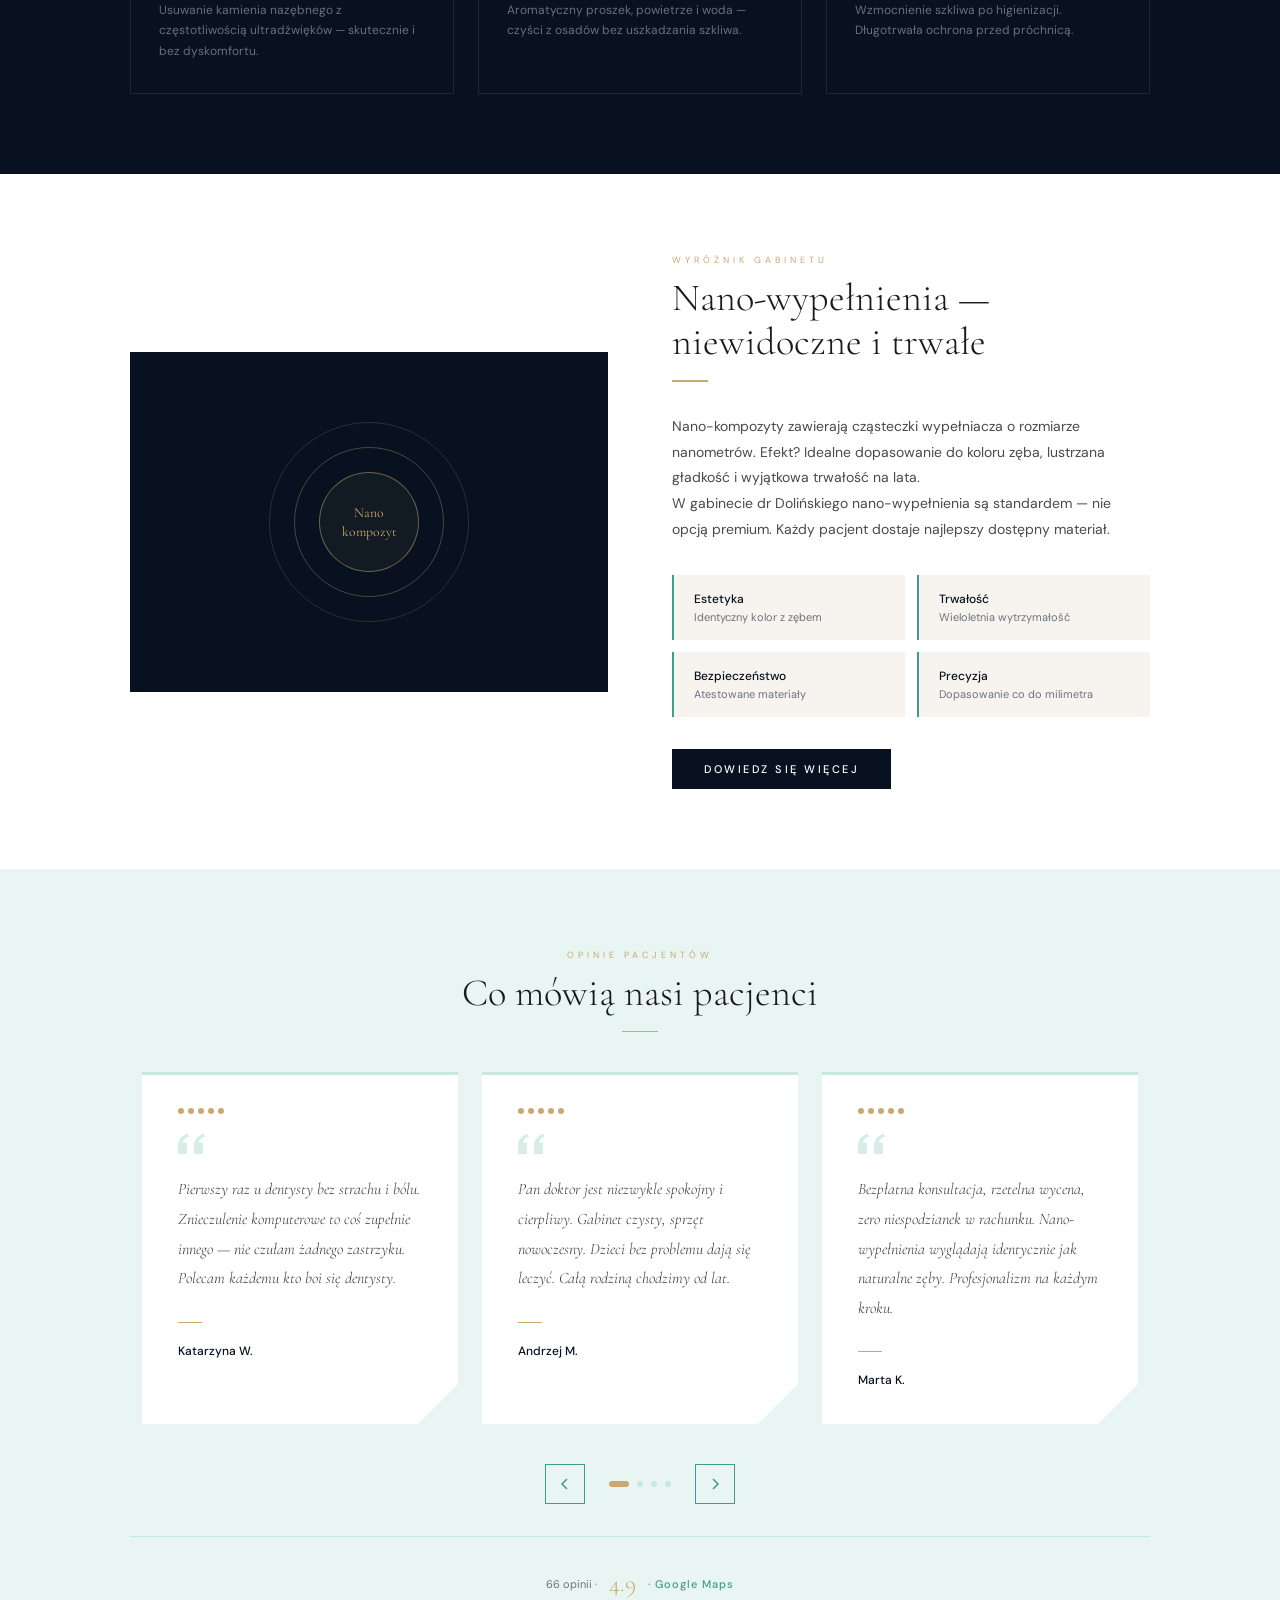
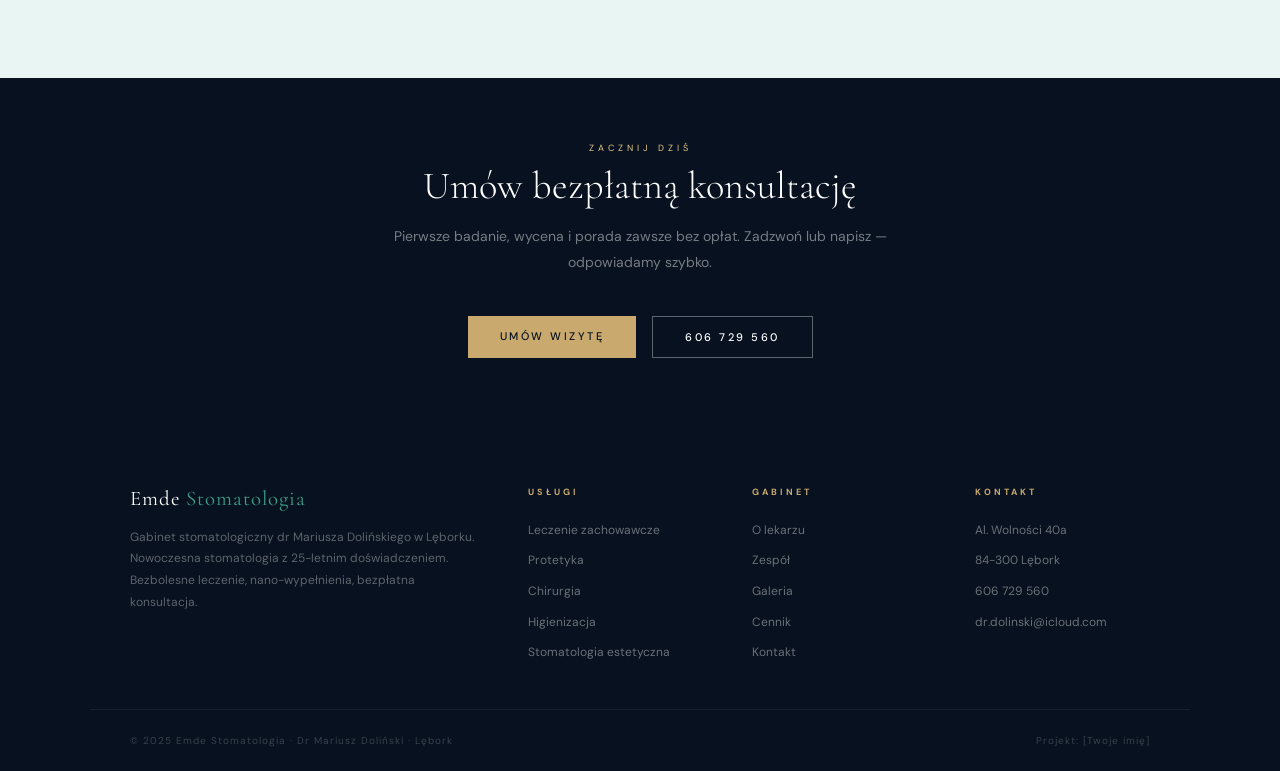
==== commit 61007cd8: "Add files via upload" ====
--- a/index.html
+++ b/index.html
@@ -11,7 +11,7 @@
 
 <div id="nav-placeholder"></div>
 
-<!-- HERO -->
+<!-- HERO — wnętrze gabinetu -->
 <section class="hero">
   <div class="hero-left">
     <span class="hero-eyebrow">Lębork · Praktyka od 1999 roku</span>
@@ -23,16 +23,13 @@
     </div>
   </div>
   <div class="hero-right">
-    <div class="hero-right-bg"></div>
-    <div class="hero-photo-box">
-      <div class="hero-photo-ring">
-        <div class="hero-photo-ring-inner">
-          <!-- Zastąp src="img/dolinski.jpg" prawdziwym zdjęciem -->
-          <svg viewBox="0 0 24 24"><circle cx="12" cy="8" r="4"/><path d="M4 20c0-4 3.6-7 8-7s8 3 8 7"/></svg>
-        </div>
-      </div>
-      <div class="hero-photo-name">Dr Mariusz Doliński</div>
-      <div class="hero-photo-role">Lekarz stomatolog · właściciel</div>
+    <div class="hero-image">
+      <!-- Zastąp zdjęciem wnętrza: <img src="img/gabinet.jpg" alt="Gabinet Emde Stomatologia"> -->
+      <div class="hero-image-placeholder">
+        <svg viewBox="0 0 48 48" style="width:48px;height:48px;stroke:rgba(201,169,110,0.2);fill:none;stroke-width:1"><rect x="4" y="10" width="40" height="28" rx="2"/><circle cx="16" cy="20" r="4"/><path d="m4 32 10-10 8 8 6-6 16 14"/></svg>
+        <span style="font-size:10px;letter-spacing:2px;text-transform:uppercase;color:rgba(255,255,255,0.15)">Zdjęcie wnętrza gabinetu</span>
+      </div>
+      <div class="hero-image-overlay"></div>
     </div>
     <div class="hero-deco-line"></div>
   </div>
@@ -49,27 +46,25 @@
 <!-- O LEKARZU -->
 <section class="section">
   <div class="container">
-    <div class="about-grid fade-in">
-      <div class="about-img-box">
-        <!-- Zastąp src="img/dolinski-gabinet.jpg" prawdziwym zdjęciem -->
+    <div class="about-grid">
+      <div class="about-img-box fade-right">
         <div class="about-img-placeholder">
           <svg viewBox="0 0 24 24"><circle cx="12" cy="8" r="4"/><path d="M4 20c0-4 3.6-7 8-7s8 3 8 7"/></svg>
           <span>Zdjęcie lekarza</span>
         </div>
         <div class="about-tag">25 lat · Lębork</div>
       </div>
-      <div class="about-body">
+      <div class="about-body fade-left">
         <span class="sec-label">O lekarzu</span>
         <h2>Dr Mariusz<br>Doliński</h2>
         <div class="gold-line"></div>
         <p>Urodzony w Lęborku, związany z miastem od zawsze. Studia stomatologiczne ukończył w Łodzi. Własną praktykę — Emde Stomatologia IPS — prowadzi nieprzerwanie od 1999 roku.</p>
-        <p>Pionier nowoczesnej stomatologii w regionie. Jako jeden z pierwszych dentystów w Polsce definitywnie zrezygnował z tradycyjnych zastrzyków na rzecz komputerowego znieczulenia — i robi to konsekwentnie od ponad 20 lat.</p>
+        <p>Pionier nowoczesnej stomatologii w regionie. Jako jeden z pierwszych dentystów w Polsce zrezygnował z tradycyjnych zastrzyków na rzecz komputerowego znieczulenia bezprzestankowego.</p>
         <ul class="about-list">
           <li>25 lat własnej praktyki stomatologicznej</li>
           <li>Komputerowe znieczulenie SleeperOne i The Wand</li>
-          <li>Nano-kompozyty i nano-wypełnienia najnowszej generacji</li>
-          <li>Bezpłatne badanie, konsultacja i wycena dla nowych pacjentów</li>
-          <li>Zaświadczenia lekarskie bez dodatkowych opłat</li>
+          <li>Nano-kompozyty najnowszej generacji</li>
+          <li>Bezpłatne badanie, konsultacja i wycena</li>
         </ul>
         <div class="about-cta">
           <a href="o-nas.html" class="btn btn-navy">Więcej o mnie</a>
@@ -83,47 +78,52 @@
 <!-- USŁUGI -->
 <section class="section services-preview">
   <div class="container">
-    <div class="fade-in">
+    <div class="fade-in text-center">
       <span class="sec-label">Usługi</span>
       <h2>Kompleksowe leczenie<br>w jednym miejscu</h2>
-      <div class="gold-line"></div>
-      <p class="lead">Od profilaktyki po zaawansowaną protetykę — wszystko w jednym, nowoczesnym gabinecie.</p>
-    </div>
-    <div class="services-grid-home fade-in">
-      <a href="usluga-zachowawcza.html" class="svc-card">
+      <div class="gold-line" style="margin:1rem auto 0;"></div>
+    </div>
+    <div class="services-grid-home">
+      <a href="usluga-zachowawcza.html" class="svc-card fade-in stagger-1">
+        <div class="svc-icon"><svg viewBox="0 0 24 24"><path d="M12 2C8 2 5 5 5 9c0 5 7 13 7 13s7-8 7-13c0-4-3-7-7-7z"/><circle cx="12" cy="9" r="2.5"/></svg></div>
         <div class="svc-num">01</div>
         <div class="svc-title">Leczenie zachowawcze</div>
-        <div class="svc-desc">Leczenie próchnicy i nano-wypełnienia kompozytowe. Materiały dopasowane do koloru naturalnych zębów.</div>
-        <span class="svc-arrow">→</span>
-      </a>
-      <a href="usluga-protetyka.html" class="svc-card">
+        <div class="svc-desc">Nano-wypełnienia kompozytowe dopasowane do koloru zęba — niewidoczne i trwałe.</div>
+        <span class="svc-arrow">→</span>
+      </a>
+      <a href="usluga-protetyka.html" class="svc-card fade-in stagger-2">
+        <div class="svc-icon"><svg viewBox="0 0 24 24"><rect x="3" y="11" width="18" height="10" rx="2"/><path d="M7 11V7a5 5 0 0 1 10 0v4"/></svg></div>
         <div class="svc-num">02</div>
         <div class="svc-title">Protetyka stomatologiczna</div>
-        <div class="svc-desc">Korony porcelanowe, mosty na cyrkonie, protezy akrylowe i szkieletowe. Współpraca z najlepszymi technikami.</div>
-        <span class="svc-arrow">→</span>
-      </a>
-      <a href="usluga-chirurgia.html" class="svc-card">
+        <div class="svc-desc">Korony, mosty, protezy — współpraca z najlepszymi technikami dentystycznymi.</div>
+        <span class="svc-arrow">→</span>
+      </a>
+      <a href="usluga-chirurgia.html" class="svc-card fade-in stagger-3">
+        <div class="svc-icon"><svg viewBox="0 0 24 24"><line x1="12" y1="5" x2="12" y2="19"/><line x1="5" y1="12" x2="19" y2="12"/></svg></div>
         <div class="svc-num">03</div>
         <div class="svc-title">Chirurgia stomatologiczna</div>
-        <div class="svc-desc">Ekstrakcje, usuwanie ósemek, zabiegi chirurgiczne — zawsze w komfortowym znieczuleniu komputerowym.</div>
-        <span class="svc-arrow">→</span>
-      </a>
-      <a href="usluga-higienizacja.html" class="svc-card">
+        <div class="svc-desc">Ekstrakcje i ósemki w komfortowym znieczuleniu komputerowym.</div>
+        <span class="svc-arrow">→</span>
+      </a>
+      <a href="usluga-higienizacja.html" class="svc-card fade-in stagger-4">
+        <div class="svc-icon"><svg viewBox="0 0 24 24"><path d="M12 22s-8-4.5-8-11.8A8 8 0 0 1 12 2a8 8 0 0 1 8 8.2c0 7.3-8 11.8-8 11.8z"/></svg></div>
         <div class="svc-num">04</div>
         <div class="svc-title">Higienizacja profesjonalna</div>
-        <div class="svc-desc">Skaling ultradźwiękowy, piaskowanie z aromatycznymi proszkami, fluoryzacja dla długotrwałej ochrony.</div>
-        <span class="svc-arrow">→</span>
-      </a>
-      <a href="usluga-estetyczna.html" class="svc-card">
+        <div class="svc-desc">Skaling ultradźwiękowy, piaskowanie z aromatami, fluoryzacja.</div>
+        <span class="svc-arrow">→</span>
+      </a>
+      <a href="usluga-estetyczna.html" class="svc-card fade-in stagger-5">
+        <div class="svc-icon"><svg viewBox="0 0 24 24"><path d="M12 2l3.09 6.26L22 9.27l-5 4.87 1.18 6.88L12 17.77l-6.18 3.25L7 14.14 2 9.27l6.91-1.01L12 2z"/></svg></div>
         <div class="svc-num">05</div>
         <div class="svc-title">Stomatologia estetyczna</div>
-        <div class="svc-desc">Wybielanie zębów, licówki, korekta uśmiechu. Nano-kompozyty dla trwałego efektu estetycznego.</div>
-        <span class="svc-arrow">→</span>
-      </a>
-      <a href="kontakt.html" class="svc-card">
+        <div class="svc-desc">Wybielanie, licówki, korekta uśmiechu i nano-kompozyty.</div>
+        <span class="svc-arrow">→</span>
+      </a>
+      <a href="kontakt.html" class="svc-card fade-in stagger-6">
+        <div class="svc-icon"><svg viewBox="0 0 24 24"><circle cx="12" cy="12" r="10"/><polyline points="12 6 12 12 16 14"/></svg></div>
         <div class="svc-num">06</div>
         <div class="svc-title">Bezpłatna konsultacja</div>
-        <div class="svc-desc">Pierwsze badanie, wycena przyszłych usług i porada — zawsze bezpłatnie. Zaświadczenia lekarskie bez opłat.</div>
+        <div class="svc-desc">Pierwsze badanie i wycena zawsze bez opłat. Zaświadczenia lekarskie gratis.</div>
         <span class="svc-arrow">→</span>
       </a>
     </div>
@@ -141,46 +141,22 @@
       <h2 style="color:var(--white)">Nowoczesny gabinet —<br><em>bez bólu, bez stresu</em></h2>
       <div class="gold-line"></div>
     </div>
-    <div class="tech-grid fade-in">
-      <div class="tech-card">
-        <div class="tech-icon-letter">S</div>
-        <div class="tech-name">SleeperOne</div>
-        <div class="tech-desc">Komputerowy system znieczuleń kontrolujący ciśnienie i dawkę środka. Eliminuje ból i uczucie rozpychania tkanek.</div>
-      </div>
-      <div class="tech-card">
-        <div class="tech-icon-letter">W</div>
-        <div class="tech-name">The Wand</div>
-        <div class="tech-desc">Mikroprocesorowe urządzenie do precyzyjnych znieczuleń. Funkcja aspiracji gwarantuje pełne bezpieczeństwo pacjenta.</div>
-      </div>
-      <div class="tech-card">
-        <div class="tech-icon-letter">N</div>
-        <div class="tech-name">Nano-kompozyty</div>
-        <div class="tech-desc">Wypełnienia nowej generacji z cząstkami nanometrycznej wielkości. Idealne dopasowanie koloru i wieloletnia trwałość.</div>
-      </div>
-      <div class="tech-card">
-        <div class="tech-icon-letter">U</div>
-        <div class="tech-name">Ultradźwiękowy skaling</div>
-        <div class="tech-desc">Usuwanie kamienia nazębnego z częstotliwością ultradźwięków — skutecznie i bez dyskomfortu.</div>
-      </div>
-      <div class="tech-card">
-        <div class="tech-icon-letter">P</div>
-        <div class="tech-name">Piaskarka stomatologiczna</div>
-        <div class="tech-desc">Aromatyczny proszek, powietrze i woda — oczyszcza z osadów po kawie i herbacie bez uszkadzania szkliwa.</div>
-      </div>
-      <div class="tech-card">
-        <div class="tech-icon-letter">F</div>
-        <div class="tech-name">Fluoryzacja profesjonalna</div>
-        <div class="tech-desc">Wzmocnienie szkliwa po higienizacji. Długotrwała ochrona przed próchnicą i nadwrażliwością.</div>
-      </div>
-    </div>
-  </div>
-</section>
-
-<!-- NANO WYPEŁNIENIA -->
+    <div class="tech-grid">
+      <div class="tech-card fade-in stagger-1"><div class="tech-icon-letter">S</div><div class="tech-name">SleeperOne</div><div class="tech-desc">Komputerowy system znieczuleń kontrolujący ciśnienie i dawkę. Eliminuje ból i uczucie rozpychania tkanek.</div></div>
+      <div class="tech-card fade-in stagger-2"><div class="tech-icon-letter">W</div><div class="tech-name">The Wand</div><div class="tech-desc">Mikroprocesorowe urządzenie do precyzyjnych znieczuleń. Funkcja aspiracji gwarantuje pełne bezpieczeństwo.</div></div>
+      <div class="tech-card fade-in stagger-3"><div class="tech-icon-letter">N</div><div class="tech-name">Nano-kompozyty</div><div class="tech-desc">Wypełnienia nowej generacji. Idealne dopasowanie koloru i wieloletnia trwałość.</div></div>
+      <div class="tech-card fade-in stagger-4"><div class="tech-icon-letter">U</div><div class="tech-name">Ultradźwiękowy skaling</div><div class="tech-desc">Usuwanie kamienia nazębnego z częstotliwością ultradźwięków — skutecznie i bez dyskomfortu.</div></div>
+      <div class="tech-card fade-in stagger-5"><div class="tech-icon-letter">P</div><div class="tech-name">Piaskarka stomatologiczna</div><div class="tech-desc">Aromatyczny proszek, powietrze i woda — czyści z osadów bez uszkadzania szkliwa.</div></div>
+      <div class="tech-card fade-in stagger-6"><div class="tech-icon-letter">F</div><div class="tech-name">Fluoryzacja profesjonalna</div><div class="tech-desc">Wzmocnienie szkliwa po higienizacji. Długotrwała ochrona przed próchnicą.</div></div>
+    </div>
+  </div>
+</section>
+
+<!-- NANO -->
 <section class="section">
   <div class="container">
-    <div class="nano-grid fade-in">
-      <div class="nano-visual">
+    <div class="nano-grid">
+      <div class="nano-visual fade-right">
         <div class="nano-rings">
           <div class="nano-ring"></div>
           <div class="nano-ring"></div>
@@ -188,72 +164,62 @@
           <div class="nano-center-text">Nano<br>kompozyt</div>
         </div>
       </div>
-      <div>
+      <div class="fade-left">
         <span class="sec-label">Wyróżnik gabinetu</span>
         <h2>Nano-wypełnienia —<br>niewidoczne i trwałe</h2>
         <div class="gold-line"></div>
-        <p>Nano-kompozyty to materiały wypełniające nowej generacji, w których cząsteczki mają rozmiar nanometrów. Efekt? Idealne dopasowanie do koloru zęba, lustrzanie gładka powierzchnia i wyjątkowa trwałość na lata.</p>
-        <p>W gabinecie dr Dolińskiego zawsze dostajesz to, co najlepsze — bez konieczności wybierania między jakością a ceną. Nano-wypełnienia są standardem, nie opcją premium.</p>
+        <p>Nano-kompozyty zawierają cząsteczki wypełniacza o rozmiarze nanometrów. Efekt? Idealne dopasowanie do koloru zęba, lustrzana gładkość i wyjątkowa trwałość na lata.</p>
+        <p>W gabinecie dr Dolińskiego nano-wypełnienia są standardem — nie opcją premium. Każdy pacjent dostaje najlepszy dostępny materiał.</p>
         <div class="nano-props">
           <div class="nano-prop"><div class="nano-prop-name">Estetyka</div><div class="nano-prop-val">Identyczny kolor z zębem</div></div>
           <div class="nano-prop"><div class="nano-prop-name">Trwałość</div><div class="nano-prop-val">Wieloletnia wytrzymałość</div></div>
           <div class="nano-prop"><div class="nano-prop-name">Bezpieczeństwo</div><div class="nano-prop-val">Atestowane materiały</div></div>
           <div class="nano-prop"><div class="nano-prop-name">Precyzja</div><div class="nano-prop-val">Dopasowanie co do milimetra</div></div>
         </div>
-        <div class="mt-2">
-          <a href="usluga-zachowawcza.html" class="btn btn-navy">Dowiedz się więcej</a>
-        </div>
+        <div class="mt-2"><a href="usluga-zachowawcza.html" class="btn btn-navy">Dowiedz się więcej</a></div>
       </div>
     </div>
   </div>
 </section>
 
 <!-- OPINIE -->
-<section class="section bg-cream">
+<section class="reviews-carousel-wrap">
   <div class="container">
     <div class="fade-in text-center">
       <span class="sec-label">Opinie pacjentów</span>
       <h2>Co mówią nasi pacjenci</h2>
-      <div class="gold-line" style="margin: 1rem auto 0;"></div>
-    </div>
-    <div class="reviews-grid fade-in">
-      <div class="review-card">
-        <div class="review-stars">★★★★★</div>
-        <p class="review-text">Pierwszy raz u dentysty bez strachu i bólu. Znieczulenie komputerowe to coś, czego nie da się porównać z tradycyjną strzykawką. Gorąco polecam każdemu kto boi się dentysty.</p>
-        <div class="review-author">Katarzyna W.</div>
-        <div class="review-date">Google · 5 miesięcy temu</div>
-      </div>
-      <div class="review-card">
-        <div class="review-stars">★★★★★</div>
-        <p class="review-text">Pan doktor jest spokojny, cierpliwy i niezwykle dokładny. Gabinet czysty, sprzęt nowoczesny. Dzieci również bez problemu dają się leczyć. Całą rodziną chodzimy od lat.</p>
-        <div class="review-author">Andrzej M.</div>
-        <div class="review-date">Google · 8 miesięcy temu</div>
-      </div>
-      <div class="review-card">
-        <div class="review-stars">★★★★★</div>
-        <p class="review-text">Bezpłatna konsultacja, rzetelna wycena, żadnych niespodzianek w rachunku. Wypełnienia nano-kompozytowe wyglądają jak naturalne zęby. Profesjonalizm na każdym kroku.</p>
-        <div class="review-author">Marta K.</div>
-        <div class="review-date">Google · 2 miesiące temu</div>
-      </div>
-    </div>
-    <div class="reviews-cta fade-in">
-      <div class="google-badge">
-        <span>66 opinii na</span>
-        <strong>Google Maps</strong>
-        <span>·</span>
-        <strong style="color:var(--gold)">★ 4.9</strong>
-      </div>
-    </div>
-  </div>
-</section>
-
-<!-- CTA BANNER -->
-<section style="background:var(--navy); padding:4rem 0;">
+      <div class="gold-line" style="margin:1rem auto 0;"></div>
+    </div>
+    <div class="carousel" style="margin-top:2.5rem;">
+      <div class="carousel-track" id="carousel-track">
+        <div class="carousel-slide"><div class="rc"><div class="rc-rating"><div class="rc-dot"></div><div class="rc-dot"></div><div class="rc-dot"></div><div class="rc-dot"></div><div class="rc-dot"></div></div><div class="rc-quote"><svg viewBox="0 0 28 20" fill="none"><path d="M0 12c0-6.6 4.2-10.8 9.6-12L11 2.4C7.4 3.6 5.4 6 4.8 8.8H9V20H0V12zm16 0c0-6.6 4.2-10.8 9.6-12L27 2.4c-3.6 1.2-5.6 3.6-6.2 6.4H25V20H16V12z" fill="#3d9e8a" opacity="0.2"/></svg></div><p class="rc-text">Pierwszy raz u dentysty bez strachu i bólu. Znieczulenie komputerowe to coś zupełnie innego — nie czułam żadnego zastrzyku. Polecam każdemu kto boi się dentysty.</p><div class="rc-sep"></div><div class="rc-author">Katarzyna W.</div><div class="rc-corner"></div></div></div>
+        <div class="carousel-slide"><div class="rc"><div class="rc-rating"><div class="rc-dot"></div><div class="rc-dot"></div><div class="rc-dot"></div><div class="rc-dot"></div><div class="rc-dot"></div></div><div class="rc-quote"><svg viewBox="0 0 28 20" fill="none"><path d="M0 12c0-6.6 4.2-10.8 9.6-12L11 2.4C7.4 3.6 5.4 6 4.8 8.8H9V20H0V12zm16 0c0-6.6 4.2-10.8 9.6-12L27 2.4c-3.6 1.2-5.6 3.6-6.2 6.4H25V20H16V12z" fill="#3d9e8a" opacity="0.2"/></svg></div><p class="rc-text">Pan doktor jest niezwykle spokojny i cierpliwy. Gabinet czysty, sprzęt nowoczesny. Dzieci bez problemu dają się leczyć. Całą rodziną chodzimy od lat.</p><div class="rc-sep"></div><div class="rc-author">Andrzej M.</div><div class="rc-corner"></div></div></div>
+        <div class="carousel-slide"><div class="rc"><div class="rc-rating"><div class="rc-dot"></div><div class="rc-dot"></div><div class="rc-dot"></div><div class="rc-dot"></div><div class="rc-dot"></div></div><div class="rc-quote"><svg viewBox="0 0 28 20" fill="none"><path d="M0 12c0-6.6 4.2-10.8 9.6-12L11 2.4C7.4 3.6 5.4 6 4.8 8.8H9V20H0V12zm16 0c0-6.6 4.2-10.8 9.6-12L27 2.4c-3.6 1.2-5.6 3.6-6.2 6.4H25V20H16V12z" fill="#3d9e8a" opacity="0.2"/></svg></div><p class="rc-text">Bezpłatna konsultacja, rzetelna wycena, zero niespodzianek w rachunku. Nano-wypełnienia wyglądają identycznie jak naturalne zęby. Profesjonalizm na każdym kroku.</p><div class="rc-sep"></div><div class="rc-author">Marta K.</div><div class="rc-corner"></div></div></div>
+        <div class="carousel-slide"><div class="rc"><div class="rc-rating"><div class="rc-dot"></div><div class="rc-dot"></div><div class="rc-dot"></div><div class="rc-dot"></div><div class="rc-dot"></div></div><div class="rc-quote"><svg viewBox="0 0 28 20" fill="none"><path d="M0 12c0-6.6 4.2-10.8 9.6-12L11 2.4C7.4 3.6 5.4 6 4.8 8.8H9V20H0V12zm16 0c0-6.6 4.2-10.8 9.6-12L27 2.4c-3.6 1.2-5.6 3.6-6.2 6.4H25V20H16V12z" fill="#3d9e8a" opacity="0.2"/></svg></div><p class="rc-text">Chodziłam do wielu dentystów i wszędzie bałam się zastrzyku. Tutaj po raz pierwszy naprawdę nic nie poczułam. To zmienia wszystko — już nie odkładam wizyt na ostatnią chwilę.</p><div class="rc-sep"></div><div class="rc-author">Joanna P.</div><div class="rc-corner"></div></div></div>
+        <div class="carousel-slide"><div class="rc"><div class="rc-rating"><div class="rc-dot"></div><div class="rc-dot"></div><div class="rc-dot"></div><div class="rc-dot"></div><div class="rc-dot"></div></div><div class="rc-quote"><svg viewBox="0 0 28 20" fill="none"><path d="M0 12c0-6.6 4.2-10.8 9.6-12L11 2.4C7.4 3.6 5.4 6 4.8 8.8H9V20H0V12zm16 0c0-6.6 4.2-10.8 9.6-12L27 2.4c-3.6 1.2-5.6 3.6-6.2 6.4H25V20H16V12z" fill="#3d9e8a" opacity="0.2"/></svg></div><p class="rc-text">Usunięcie ósemki w znieczuleniu komputerowym — zupełnie bezbolesne. Doktor wyjaśnił każdy krok zabiegu. Czułem się bezpiecznie przez cały czas.</p><div class="rc-sep"></div><div class="rc-author">Tomasz R.</div><div class="rc-corner"></div></div></div>
+        <div class="carousel-slide"><div class="rc"><div class="rc-rating"><div class="rc-dot"></div><div class="rc-dot"></div><div class="rc-dot"></div><div class="rc-dot"></div><div class="rc-dot"></div></div><div class="rc-quote"><svg viewBox="0 0 28 20" fill="none"><path d="M0 12c0-6.6 4.2-10.8 9.6-12L11 2.4C7.4 3.6 5.4 6 4.8 8.8H9V20H0V12zm16 0c0-6.6 4.2-10.8 9.6-12L27 2.4c-3.6 1.2-5.6 3.6-6.2 6.4H25V20H16V12z" fill="#3d9e8a" opacity="0.2"/></svg></div><p class="rc-text">Korona cyrkonowa wygląda absolutnie naturalnie. Dopasowanie perfekcyjne, po roku noszenia jak nowa. Warta każdej złotówki — polecam całym sercem.</p><div class="rc-sep"></div><div class="rc-author">Elżbieta N.</div><div class="rc-corner"></div></div></div>
+      </div>
+    </div>
+    <div class="carousel-controls">
+      <button class="ctrl-btn" id="carousel-prev"><svg viewBox="0 0 16 16"><polyline points="10,3 5,8 10,13"/></svg></button>
+      <div class="carousel-dots" id="carousel-dots"></div>
+      <button class="ctrl-btn" id="carousel-next"><svg viewBox="0 0 16 16"><polyline points="6,3 11,8 6,13"/></svg></button>
+    </div>
+    <div class="google-row fade-in">
+      <span class="google-count">66 opinii ·</span>
+      <span class="google-score">4.9</span>
+      <span class="google-badge-text">· Google Maps</span>
+    </div>
+  </div>
+</section>
+
+<!-- CTA -->
+<section style="background:var(--navy);padding:4rem 0;">
   <div class="container text-center fade-in">
     <span class="sec-label" style="color:var(--gold2)">Zacznij dziś</span>
-    <h2 style="color:var(--white); margin-bottom:1rem">Umów bezpłatną konsultację</h2>
-    <p style="color:rgba(255,255,255,0.45); margin-bottom:2.5rem; max-width:500px; margin-left:auto; margin-right:auto;">Pierwsze badanie, wycena i porada stomatologiczna zawsze bez opłat. Zadzwoń lub napisz — odpowiadamy szybko.</p>
-    <div style="display:flex; gap:1rem; justify-content:center; flex-wrap:wrap;">
+    <h2 style="color:var(--white);margin-bottom:1rem">Umów bezpłatną konsultację</h2>
+    <p style="color:rgba(255,255,255,0.45);margin-bottom:2.5rem;max-width:500px;margin-left:auto;margin-right:auto;">Pierwsze badanie, wycena i porada zawsze bez opłat. Zadzwoń lub napisz — odpowiadamy szybko.</p>
+    <div style="display:flex;gap:1rem;justify-content:center;flex-wrap:wrap;">
       <a href="kontakt.html" class="btn btn-gold">Umów wizytę</a>
       <a href="tel:606729560" class="btn btn-outline">606 729 560</a>
     </div>
@@ -261,7 +227,6 @@
 </section>
 
 <div id="footer-placeholder"></div>
-
 <script src="js/components.js"></script>
 <script src="js/main.js"></script>
 </body>
--- a/css/style.css
+++ b/css/style.css
@@ -13,6 +13,9 @@
   --white: #ffffff;
   --gray: #6b7280;
   --text: #1a1a1a;
+  --teal: #3d9e8a;
+  --teal-light: #e8f5f2;
+  --teal-mid: #c5e8e0;
   --serif: 'Cormorant Garamond', serif;
   --sans: 'DM Sans', sans-serif;
 }
@@ -22,8 +25,6 @@
 img { max-width: 100%; display: block; }
 a { text-decoration: none; color: inherit; }
 
-/* ─── TYPOGRAPHY ─── */
-.serif { font-family: var(--serif); }
 h1, h2, h3 { font-family: var(--serif); font-weight: 300; line-height: 1.15; }
 h1 { font-size: clamp(2.2rem, 5vw, 3.6rem); }
 h2 { font-size: clamp(1.8rem, 3vw, 2.6rem); }
@@ -48,34 +49,32 @@
 /* ─── NAV ─── */
 .nav { position: sticky; top: 0; z-index: 200; background: var(--white); border-bottom: 0.5px solid #e0dbd3; }
 .nav-inner { max-width: 1100px; margin: 0 auto; padding: 0 2.5rem; display: flex; align-items: center; justify-content: space-between; }
-.nav-logo { font-family: var(--serif); font-size: 1.15rem; font-weight: 500; padding: 1rem 0; color: var(--navy); letter-spacing: 1px; }
-.nav-logo span { color: var(--gold); }
+.nav-logo { font-family: var(--serif); font-size: 1.5rem; font-weight: 500; padding: 0.9rem 0; color: var(--navy); letter-spacing: 1.5px; }
+.nav-logo span { color: var(--teal); }
 .nav-links { display: flex; gap: 0; }
 .nav-links a { font-size: 11px; letter-spacing: 2px; text-transform: uppercase; color: var(--gray); padding: 1.1rem 1rem; border-bottom: 2px solid transparent; transition: all 0.2s; display: block; }
 .nav-links a:hover, .nav-links a.active { color: var(--navy); border-bottom-color: var(--gold); }
 .nav-cta { font-size: 10px; letter-spacing: 2px; text-transform: uppercase; padding: 9px 20px; background: var(--navy); color: var(--white); border: none; cursor: pointer; font-family: var(--sans); transition: background 0.2s; }
-.nav-cta:hover { background: var(--gold); color: var(--navy); }
+.nav-cta:hover { background: var(--teal); }
 .nav-mobile-toggle { display: none; flex-direction: column; gap: 5px; cursor: pointer; padding: 8px; }
 .nav-mobile-toggle span { width: 22px; height: 1.5px; background: var(--navy); display: block; }
 
 /* ─── HERO HOME ─── */
-.hero { background: var(--navy); min-height: 90vh; display: grid; grid-template-columns: 55% 45%; position: relative; overflow: hidden; }
+.hero { background: var(--navy); min-height: 90vh; display: grid; grid-template-columns: 50% 50%; position: relative; overflow: hidden; }
 .hero-left { padding: clamp(3rem, 6vw, 5rem) clamp(2rem, 4vw, 4rem); display: flex; flex-direction: column; justify-content: center; position: relative; z-index: 2; }
-.hero-eyebrow { font-size: 10px; letter-spacing: 4px; text-transform: uppercase; color: var(--gold); margin-bottom: 1.5rem; opacity: 0; animation: fadeUp 0.7s 0.1s forwards; }
+.hero-eyebrow { font-size: 10px; letter-spacing: 4px; text-transform: uppercase; color: var(--teal); margin-bottom: 1.5rem; opacity: 0; animation: fadeUp 0.7s 0.1s forwards; }
 .hero h1 { color: var(--white); margin-bottom: 1.5rem; opacity: 0; animation: fadeUp 0.7s 0.3s forwards; }
 .hero h1 em { font-style: italic; color: var(--gold); }
 .hero-sub { font-size: 14px; line-height: 1.8; color: rgba(255,255,255,0.55); margin-bottom: 2.5rem; max-width: 420px; opacity: 0; animation: fadeUp 0.7s 0.5s forwards; }
 .hero-btns { display: flex; gap: 1rem; flex-wrap: wrap; opacity: 0; animation: fadeUp 0.7s 0.7s forwards; }
-.hero-right { position: relative; overflow: hidden; display: flex; align-items: flex-end; justify-content: center; }
-.hero-right-bg { position: absolute; inset: 0; background: linear-gradient(135deg, var(--navy3) 0%, var(--navy2) 100%); }
-.hero-photo-box { position: relative; z-index: 2; display: flex; flex-direction: column; align-items: center; justify-content: flex-end; padding: 2rem 1rem 5rem; width: 100%; }
-.hero-photo-ring { width: 200px; height: 200px; border-radius: 50%; border: 0.5px solid rgba(201,169,110,0.2); display: flex; align-items: center; justify-content: center; margin-bottom: 1.25rem; }
-.hero-photo-ring-inner { width: 165px; height: 165px; border-radius: 50%; background: rgba(201,169,110,0.06); border: 0.5px solid rgba(201,169,110,0.35); display: flex; align-items: center; justify-content: center; overflow: hidden; }
-.hero-photo-ring-inner img { width: 100%; height: 100%; object-fit: cover; border-radius: 50%; }
-.hero-photo-ring-inner svg { width: 60px; height: 60px; stroke: rgba(201,169,110,0.4); fill: none; stroke-width: 0.8; }
-.hero-photo-name { font-family: var(--serif); font-size: 1.1rem; color: rgba(255,255,255,0.8); text-align: center; margin-bottom: 4px; }
-.hero-photo-role { font-size: 9px; letter-spacing: 2.5px; text-transform: uppercase; color: rgba(201,169,110,0.6); text-align: center; }
-.hero-deco-line { position: absolute; top: 0; right: 0; width: 1px; height: 100%; background: linear-gradient(to bottom, transparent, rgba(201,169,110,0.2), transparent); }
+.hero-right { position: relative; overflow: hidden; }
+.hero-image { position: absolute; inset: 0; background: var(--navy3); }
+.hero-image img { width: 100%; height: 100%; object-fit: cover; opacity: 0.7; }
+.hero-image-overlay { position: absolute; inset: 0; background: linear-gradient(to right, var(--navy) 0%, transparent 40%); }
+.hero-image-placeholder { position: absolute; inset: 0; display: flex; flex-direction: column; align-items: center; justify-content: center; gap: 1rem; }
+.hero-image-placeholder svg { width: 48px; height: 48px; stroke: rgba(201,169,110,0.2); fill: none; }
+.hero-image-placeholder span { font-size: 10px; letter-spacing: 2px; color: rgba(255,255,255,0.15); text-transform: uppercase; }
+.hero-deco-line { position: absolute; top: 0; right: 0; width: 1px; height: 100%; background: linear-gradient(to bottom, transparent, rgba(201,169,110,0.15), transparent); }
 
 /* ─── STATS BAR ─── */
 .stats-bar { background: var(--gold); display: grid; grid-template-columns: repeat(4, 1fr); }
@@ -84,7 +83,7 @@
 .stat-num { font-family: var(--serif); font-size: 2.2rem; font-weight: 400; color: var(--navy); line-height: 1; }
 .stat-label { font-size: 9px; letter-spacing: 2px; text-transform: uppercase; color: rgba(7,17,31,0.55); margin-top: 5px; }
 
-/* ─── PAGE HERO (subpages) ─── */
+/* ─── PAGE HERO ─── */
 .page-hero { background: var(--navy); padding: 5rem 2.5rem 4rem; position: relative; overflow: hidden; }
 .page-hero-inner { max-width: 1100px; margin: 0 auto; position: relative; z-index: 2; }
 .page-hero h1 { color: var(--white); margin-bottom: 1rem; }
@@ -100,7 +99,7 @@
 .section { padding: 5rem 0; }
 .section-sm { padding: 3rem 0; }
 
-/* ─── ABOUT SECTION HOME ─── */
+/* ─── ABOUT ─── */
 .about-grid { display: grid; grid-template-columns: 1fr 1fr; gap: 4rem; align-items: center; }
 .about-img-box { position: relative; background: var(--navy2); min-height: 480px; display: flex; align-items: center; justify-content: center; flex-direction: column; gap: 1rem; overflow: hidden; }
 .about-img-box img { width: 100%; height: 100%; object-fit: cover; position: absolute; inset: 0; }
@@ -115,23 +114,26 @@
 .about-list li::before { content: ''; width: 5px; height: 5px; background: var(--gold); flex-shrink: 0; margin-top: 6px; }
 .about-cta { display: flex; gap: 1rem; margin-top: 2.5rem; flex-wrap: wrap; }
 
-/* ─── SERVICES GRID HOME ─── */
-.services-preview { background: var(--cream); }
-.services-grid-home { display: grid; grid-template-columns: repeat(3, 1fr); gap: 1px; background: var(--cream2); margin-top: 3rem; }
+/* ─── SERVICES ─── */
+.services-preview { background: var(--teal-light); }
+.services-grid-home { display: grid; grid-template-columns: repeat(3, 1fr); gap: 1px; background: var(--teal-mid); margin-top: 3rem; }
 .svc-card { background: var(--white); padding: 2rem 1.75rem; cursor: pointer; transition: all 0.25s; position: relative; overflow: hidden; }
 .svc-card::before { content: ''; position: absolute; bottom: 0; left: 0; width: 0; height: 2px; background: var(--gold); transition: width 0.3s; }
 .svc-card:hover::before { width: 100%; }
-.svc-card:hover { background: var(--navy); }
+.svc-card:hover { background: var(--teal); }
 .svc-card:hover .svc-title { color: var(--white); }
-.svc-card:hover .svc-desc { color: rgba(255,255,255,0.45); }
+.svc-card:hover .svc-desc { color: rgba(255,255,255,0.55); }
 .svc-card:hover .svc-num { color: var(--gold); }
-.svc-card:hover .svc-arrow { color: var(--gold); opacity: 1; }
-.svc-num { font-family: var(--serif); font-size: 2.5rem; font-weight: 300; color: var(--cream2); line-height: 1; margin-bottom: 1rem; transition: color 0.25s; }
+.svc-card:hover .svc-arrow { opacity: 1; color: var(--gold); }
+.svc-card:hover .svc-icon svg { stroke: rgba(255,255,255,0.6); }
+.svc-icon { margin-bottom: 0.75rem; }
+.svc-icon svg { width: 22px; height: 22px; stroke: var(--teal); fill: none; stroke-width: 1.3; transition: stroke 0.25s; }
+.svc-num { font-family: var(--serif); font-size: 2.5rem; font-weight: 300; color: var(--teal-mid); line-height: 1; margin-bottom: 0.5rem; transition: color 0.25s; }
 .svc-title { font-size: 14px; font-weight: 500; color: var(--navy); margin-bottom: 0.5rem; transition: color 0.25s; }
 .svc-desc { font-size: 12px; line-height: 1.7; color: var(--gray); transition: color 0.25s; }
 .svc-arrow { font-size: 18px; color: transparent; opacity: 0; transition: all 0.25s; margin-top: 1rem; display: block; }
 
-/* ─── TECH SECTION ─── */
+/* ─── TECH ─── */
 .tech-section { background: var(--navy); }
 .tech-section .sec-label { color: var(--gold2); }
 .tech-section h2 { color: var(--white); }
@@ -144,20 +146,36 @@
 .tech-name { font-size: 13px; font-weight: 500; color: var(--white); margin-bottom: 0.5rem; }
 .tech-desc { font-size: 12px; line-height: 1.7; color: rgba(255,255,255,0.4); }
 
-/* ─── REVIEWS ─── */
-.reviews-grid { display: grid; grid-template-columns: repeat(3, 1fr); gap: 1.5rem; margin-top: 3rem; }
-.review-card { padding: 2rem; border: 0.5px solid #e0dbd3; position: relative; transition: border-color 0.2s; }
-.review-card:hover { border-color: var(--gold); }
-.review-card::before { content: '\201C'; font-family: var(--serif); font-size: 5rem; color: var(--gold); opacity: 0.2; position: absolute; top: 0.5rem; left: 1.25rem; line-height: 1; }
-.review-stars { color: var(--gold); font-size: 11px; letter-spacing: 2px; margin-bottom: 1rem; }
-.review-text { font-size: 13px; line-height: 1.8; color: #555; margin-bottom: 1.5rem; font-style: italic; padding-top: 1.5rem; }
-.review-author { font-size: 12px; font-weight: 500; color: var(--navy); }
-.review-date { font-size: 10px; color: var(--gray); margin-top: 2px; }
-.reviews-cta { text-align: center; margin-top: 3rem; }
-.google-badge { display: inline-flex; align-items: center; gap: 0.75rem; padding: 12px 24px; border: 0.5px solid #e0dbd3; font-size: 12px; color: var(--gray); }
-.google-badge strong { color: var(--navy); }
-
-/* ─── BEFORE/AFTER GALLERY ─── */
+/* ─── REVIEWS CAROUSEL ─── */
+.reviews-carousel-wrap { background: var(--teal-light); padding: 5rem 0; }
+.carousel { position: relative; overflow: hidden; }
+.carousel-track { display: flex; transition: transform 0.5s cubic-bezier(0.4,0,0.2,1); }
+.carousel-slide { min-width: 33.333%; padding: 0 0.75rem; }
+.rc { background: var(--white); padding: 2.25rem; position: relative; overflow: hidden; height: 100%; }
+.rc::before { content: ''; position: absolute; top: 0; left: 0; right: 0; height: 3px; background: var(--teal-mid); }
+.rc::after { content: ''; position: absolute; top: 0; left: 0; height: 3px; width: 0; background: var(--gold); transition: width 0.7s ease; }
+.rc:hover::after { width: 100%; }
+.rc-corner { position: absolute; bottom: 0; right: 0; width: 0; height: 0; border-style: solid; border-width: 0 0 40px 40px; border-color: transparent transparent var(--teal-light) transparent; }
+.rc-rating { display: flex; gap: 4px; margin-bottom: 1.25rem; }
+.rc-dot { width: 6px; height: 6px; border-radius: 50%; background: var(--gold); }
+.rc-quote svg { width: 28px; height: 20px; margin-bottom: 1rem; }
+.rc-text { font-family: var(--serif); font-size: 1rem; font-weight: 300; line-height: 1.85; color: #3a3a3a; font-style: italic; margin-bottom: 1.75rem; }
+.rc-sep { width: 24px; height: 1px; background: var(--gold); margin-bottom: 1.25rem; }
+.rc-author { font-size: 12px; font-weight: 500; color: var(--navy); }
+.carousel-controls { display: flex; align-items: center; justify-content: center; gap: 1.5rem; margin-top: 2.5rem; }
+.ctrl-btn { width: 40px; height: 40px; border: 0.5px solid var(--teal); background: transparent; cursor: pointer; display: flex; align-items: center; justify-content: center; transition: all 0.2s; }
+.ctrl-btn:hover { background: var(--teal); }
+.ctrl-btn:hover svg { stroke: white; }
+.ctrl-btn svg { width: 16px; height: 16px; stroke: var(--teal); fill: none; stroke-width: 1.5; transition: stroke 0.2s; }
+.carousel-dots { display: flex; gap: 8px; align-items: center; }
+.cdot { width: 6px; height: 6px; border-radius: 50%; background: var(--teal-mid); cursor: pointer; transition: all 0.25s; }
+.cdot.active { background: var(--gold); width: 20px; border-radius: 3px; }
+.google-row { display: flex; align-items: center; justify-content: center; gap: 0.75rem; margin-top: 2rem; padding-top: 2rem; border-top: 0.5px solid var(--teal-mid); }
+.google-badge-text { font-size: 11px; color: var(--teal); font-weight: 500; letter-spacing: 1px; }
+.google-score { font-family: var(--serif); font-size: 1.5rem; color: var(--gold); font-weight: 300; }
+.google-count { font-size: 11px; color: var(--gray); }
+
+/* ─── GALLERY ─── */
 .gallery-grid { display: grid; grid-template-columns: repeat(3, 1fr); gap: 1px; background: var(--cream2); margin-top: 3rem; }
 .gallery-item { background: var(--navy2); aspect-ratio: 4/3; display: flex; align-items: center; justify-content: center; cursor: pointer; overflow: hidden; position: relative; }
 .gallery-item:hover .gallery-overlay { opacity: 1; }
@@ -171,23 +189,21 @@
 
 /* ─── SERVICES PAGE ─── */
 .services-list { display: flex; flex-direction: column; gap: 1px; background: var(--cream2); margin-top: 3rem; }
-.svc-row { background: var(--white); display: grid; grid-template-columns: 80px 1fr auto; align-items: center; gap: 2rem; padding: 2rem; cursor: pointer; transition: background 0.2s; }
-.svc-row:hover { background: var(--cream); }
-.svc-row-num { font-family: var(--serif); font-size: 2.5rem; font-weight: 300; color: var(--cream2); }
+.svc-row { background: var(--white); display: grid; grid-template-columns: 60px 60px 1fr auto; align-items: center; gap: 1.5rem; padding: 2rem; cursor: pointer; transition: background 0.2s; text-decoration: none; }
+.svc-row:hover { background: var(--teal-light); }
+.svc-row:hover .svc-row-num { color: var(--teal); }
+.svc-row:hover .svc-row-arrow { opacity: 1; }
+.svc-row-num { font-family: var(--serif); font-size: 2.5rem; font-weight: 300; color: var(--cream2); transition: color 0.2s; }
+.svc-row-icon svg { width: 28px; height: 28px; stroke: var(--teal); fill: none; stroke-width: 1.3; }
 .svc-row-body h3 { font-size: 15px; font-weight: 500; color: var(--navy); font-family: var(--sans); margin-bottom: 0.4rem; }
 .svc-row-body p { font-size: 12px; color: var(--gray); line-height: 1.6; }
 .svc-row-arrow { font-size: 20px; color: var(--gold); opacity: 0; transition: opacity 0.2s; }
-.svc-row:hover .svc-row-arrow { opacity: 1; }
-.svc-row:hover .svc-row-num { color: var(--gold); }
 
 /* ─── SERVICE DETAIL ─── */
 .service-detail-grid { display: grid; grid-template-columns: 2fr 1fr; gap: 4rem; margin-top: 3rem; }
-.service-detail-content h2 { margin-bottom: 1rem; }
-.service-detail-content p { margin-bottom: 1rem; }
-.service-detail-sidebar { }
 .sidebar-card { background: var(--cream); padding: 2rem; margin-bottom: 1.5rem; }
 .sidebar-card h4 { font-family: var(--serif); font-size: 1.1rem; font-weight: 400; color: var(--navy); margin-bottom: 1rem; }
-.sidebar-price { font-family: var(--serif); font-size: 1.8rem; color: var(--navy); margin-bottom: 0.25rem; }
+.sidebar-price { font-family: var(--serif); font-size: 1.8rem; color: var(--teal); margin-bottom: 0.25rem; }
 .sidebar-price-note { font-size: 11px; color: var(--gray); }
 .procedure-steps { list-style: none; display: flex; flex-direction: column; gap: 1rem; margin-top: 1.5rem; }
 .procedure-steps li { display: flex; gap: 1rem; align-items: flex-start; font-size: 13px; }
@@ -195,89 +211,104 @@
 
 /* ─── TEAM ─── */
 .team-grid { display: grid; grid-template-columns: repeat(3, 1fr); gap: 1.5rem; margin-top: 3rem; }
-.team-card { background: var(--cream); }
+.team-card { background: var(--cream); transition: transform 0.3s; }
+.team-card:hover { transform: translateY(-4px); }
 .team-photo { background: var(--navy2); aspect-ratio: 3/4; display: flex; align-items: center; justify-content: center; overflow: hidden; position: relative; }
 .team-photo img { width: 100%; height: 100%; object-fit: cover; transition: transform 0.4s; }
 .team-card:hover .team-photo img { transform: scale(1.03); }
 .team-photo-placeholder { display: flex; flex-direction: column; align-items: center; gap: 0.75rem; }
 .team-photo-placeholder svg { width: 52px; height: 52px; stroke: rgba(201,169,110,0.25); fill: none; stroke-width: 0.8; }
-.team-info { padding: 1.5rem; }
-.team-name { font-family: var(--serif); font-size: 1.1rem; font-weight: 400; color: var(--navy); margin-bottom: 3px; }
-.team-role { font-size: 10px; letter-spacing: 2px; text-transform: uppercase; color: var(--gold); margin-bottom: 0.75rem; }
+.team-info { padding: 1.5rem; border-top: 2px solid var(--teal); }
+.team-name { font-family: var(--serif); font-size: 1.2rem; font-weight: 400; color: var(--navy); margin-bottom: 3px; }
+.team-role { font-size: 10px; letter-spacing: 2px; text-transform: uppercase; color: var(--teal); margin-bottom: 0.75rem; }
 .team-bio { font-size: 12px; line-height: 1.7; color: var(--gray); }
 
 /* ─── PRICING ─── */
 .pricing-table { margin-top: 3rem; }
 .pricing-category { margin-bottom: 3rem; }
-.pricing-category-title { font-family: var(--serif); font-size: 1.4rem; font-weight: 400; color: var(--navy); padding-bottom: 0.75rem; border-bottom: 0.5px solid var(--gold); margin-bottom: 0; }
+.pricing-category-title { font-family: var(--serif); font-size: 1.4rem; font-weight: 400; color: var(--navy); padding-bottom: 0.75rem; border-bottom: 0.5px solid var(--gold); margin-bottom: 0; display: flex; align-items: center; gap: 0.75rem; }
+.pricing-category-title svg { width: 20px; height: 20px; stroke: var(--teal); fill: none; stroke-width: 1.3; }
 .pricing-row { display: flex; justify-content: space-between; align-items: baseline; padding: 1rem 0; border-bottom: 0.5px solid #f0ece5; gap: 1rem; }
 .pricing-row:last-child { border-bottom: none; }
 .pricing-service-name { font-size: 13px; color: var(--navy); }
 .pricing-service-note { font-size: 11px; color: var(--gray); margin-top: 2px; }
-.pricing-price { font-family: var(--serif); font-size: 1.1rem; color: var(--navy); white-space: nowrap; flex-shrink: 0; }
-.pricing-note { background: var(--cream); padding: 1.5rem 2rem; border-left: 3px solid var(--gold); margin-bottom: 3rem; font-size: 13px; color: #555; line-height: 1.7; }
-.pricing-free { color: var(--gold); font-weight: 500; }
+.pricing-price { font-family: var(--serif); font-size: 1rem; color: var(--teal); white-space: nowrap; flex-shrink: 0; font-style: italic; }
+.pricing-note { background: var(--teal-light); padding: 1.5rem 2rem; border-left: 3px solid var(--teal); margin-bottom: 3rem; font-size: 13px; color: #555; line-height: 1.7; }
+.pricing-free { color: var(--teal); font-weight: 500; }
 
 /* ─── CONTACT ─── */
 .contact-grid { display: grid; grid-template-columns: 1fr 1fr; gap: 4rem; margin-top: 3rem; }
 .contact-info-block { display: flex; flex-direction: column; gap: 0; }
 .contact-row { padding: 1.5rem 0; border-bottom: 0.5px solid #e0dbd3; }
 .contact-row:last-child { border-bottom: none; }
-.contact-label { font-size: 9px; letter-spacing: 3px; text-transform: uppercase; color: var(--gold); margin-bottom: 0.4rem; display: block; }
+.contact-label { font-size: 9px; letter-spacing: 3px; text-transform: uppercase; color: var(--teal); margin-bottom: 0.4rem; display: block; }
 .contact-value { font-size: 14px; color: var(--navy); line-height: 1.6; }
 .contact-value a { color: var(--navy); transition: color 0.2s; }
-.contact-value a:hover { color: var(--gold); }
-.contact-map-box { background: var(--cream); min-height: 300px; display: flex; align-items: center; justify-content: center; flex-direction: column; gap: 0.75rem; }
-.contact-map-box iframe { width: 100%; height: 100%; min-height: 300px; border: none; }
-.contact-form { display: flex; flex-direction: column; gap: 1rem; margin-top: 3rem; }
+.contact-value a:hover { color: var(--teal); }
+.contact-map-box { min-height: 300px; }
+.contact-map-box iframe { width: 100%; height: 100%; min-height: 320px; border: none; }
 .form-row { display: grid; grid-template-columns: 1fr 1fr; gap: 1rem; }
 .form-group { display: flex; flex-direction: column; gap: 0.4rem; }
 .form-label { font-size: 10px; letter-spacing: 2px; text-transform: uppercase; color: var(--gray); }
 .form-input { padding: 12px 16px; border: 0.5px solid #e0dbd3; font-family: var(--sans); font-size: 14px; color: var(--navy); background: var(--white); transition: border-color 0.2s; }
-.form-input:focus { outline: none; border-color: var(--gold); }
+.form-input:focus { outline: none; border-color: var(--teal); }
 .form-textarea { min-height: 120px; resize: vertical; }
 .form-submit { background: var(--navy); color: var(--white); padding: 14px 36px; font-size: 11px; letter-spacing: 2.5px; text-transform: uppercase; border: none; cursor: pointer; font-family: var(--sans); font-weight: 500; transition: background 0.2s; align-self: flex-start; }
-.form-submit:hover { background: var(--gold); color: var(--navy); }
+.form-submit:hover { background: var(--teal); }
 
 /* ─── FOOTER ─── */
 .footer { background: var(--navy); color: var(--white); }
 .footer-top { max-width: 1100px; margin: 0 auto; padding: 4rem 2.5rem 3rem; display: grid; grid-template-columns: 2fr 1fr 1fr 1fr; gap: 3rem; }
-.footer-brand .footer-logo { font-family: var(--serif); font-size: 1.2rem; color: var(--white); margin-bottom: 1rem; display: block; }
-.footer-brand .footer-logo span { color: var(--gold); }
+.footer-brand .footer-logo { font-family: var(--serif); font-size: 1.3rem; color: var(--white); margin-bottom: 1rem; display: block; letter-spacing: 1px; }
+.footer-brand .footer-logo span { color: var(--teal); }
 .footer-brand p { font-size: 12px; line-height: 1.8; color: rgba(255,255,255,0.35); }
 .footer-col h4 { font-size: 9px; letter-spacing: 3px; text-transform: uppercase; color: var(--gold); margin-bottom: 1.25rem; }
 .footer-col ul { list-style: none; display: flex; flex-direction: column; gap: 0.6rem; }
 .footer-col ul li a { font-size: 12px; color: rgba(255,255,255,0.4); transition: color 0.2s; }
-.footer-col ul li a:hover { color: var(--white); }
+.footer-col ul li a:hover { color: var(--teal); }
 .footer-bottom { border-top: 0.5px solid rgba(255,255,255,0.06); max-width: 1100px; margin: 0 auto; padding: 1.5rem 2.5rem; display: flex; justify-content: space-between; align-items: center; }
 .footer-copy { font-size: 10px; color: rgba(255,255,255,0.2); letter-spacing: 1px; }
 
+/* ─── NANO ─── */
+.nano-grid { display: grid; grid-template-columns: 1fr 1fr; gap: 4rem; align-items: center; }
+.nano-visual { background: var(--navy); padding: 3rem; display: flex; align-items: center; justify-content: center; min-height: 340px; position: relative; }
+.nano-rings { position: relative; width: 200px; height: 200px; }
+.nano-ring { position: absolute; border-radius: 50%; border: 0.5px solid rgba(201,169,110,0.2); top: 50%; left: 50%; transform: translate(-50%, -50%); }
+.nano-ring:nth-child(1) { width: 200px; height: 200px; animation: pulseRing 3s ease-in-out infinite; }
+.nano-ring:nth-child(2) { width: 150px; height: 150px; border-color: rgba(201,169,110,0.35); animation: pulseRing 3s ease-in-out 0.5s infinite; }
+.nano-ring:nth-child(3) { width: 100px; height: 100px; border-color: rgba(201,169,110,0.5); background: rgba(201,169,110,0.06); }
+.nano-center-text { font-family: var(--serif); font-size: 0.85rem; color: var(--gold); text-align: center; line-height: 1.4; position: absolute; top: 50%; left: 50%; transform: translate(-50%, -50%); width: 90px; }
+.nano-props { display: grid; grid-template-columns: 1fr 1fr; gap: 0.75rem; margin-top: 2rem; }
+.nano-prop { background: var(--cream); padding: 1rem 1.25rem; border-left: 2.5px solid var(--teal); }
+.nano-prop-name { font-size: 12px; font-weight: 500; color: var(--navy); }
+.nano-prop-val { font-size: 11px; color: var(--gray); margin-top: 3px; }
+
+/* ─── ANIMATIONS ─── */
+@keyframes fadeUp { from { opacity: 0; transform: translateY(20px); } to { opacity: 1; transform: translateY(0); } }
+@keyframes fadeLeft { from { opacity: 0; transform: translateX(30px); } to { opacity: 1; transform: translateX(0); } }
+@keyframes fadeRight { from { opacity: 0; transform: translateX(-30px); } to { opacity: 1; transform: translateX(0); } }
+@keyframes pulseRing { 0%, 100% { opacity: 0.4; transform: translate(-50%, -50%) scale(1); } 50% { opacity: 0.8; transform: translate(-50%, -50%) scale(1.04); } }
+
+.fade-in { opacity: 0; transform: translateY(24px); transition: opacity 0.7s ease, transform 0.7s ease; }
+.fade-in.visible { opacity: 1; transform: translateY(0); }
+.fade-left { opacity: 0; transform: translateX(30px); transition: opacity 0.7s ease, transform 0.7s ease; }
+.fade-left.visible { opacity: 1; transform: translateX(0); }
+.fade-right { opacity: 0; transform: translateX(-30px); transition: opacity 0.7s ease, transform 0.7s ease; }
+.fade-right.visible { opacity: 1; transform: translateX(0); }
+.stagger-1 { transition-delay: 0.1s; }
+.stagger-2 { transition-delay: 0.2s; }
+.stagger-3 { transition-delay: 0.3s; }
+.stagger-4 { transition-delay: 0.4s; }
+.stagger-5 { transition-delay: 0.5s; }
+.stagger-6 { transition-delay: 0.6s; }
+
 /* ─── UTILITY ─── */
-.fade-in { opacity: 0; transform: translateY(20px); transition: opacity 0.6s, transform 0.6s; }
-.fade-in.visible { opacity: 1; transform: translateY(0); }
 .text-center { text-align: center; }
 .mt-1 { margin-top: 1rem; }
 .mt-2 { margin-top: 2rem; }
 .mt-3 { margin-top: 3rem; }
 .bg-cream { background: var(--cream); }
 .bg-navy { background: var(--navy); }
-
-/* ─── NANO SECTION ─── */
-.nano-grid { display: grid; grid-template-columns: 1fr 1fr; gap: 4rem; align-items: center; }
-.nano-visual { background: var(--navy); padding: 3rem; display: flex; align-items: center; justify-content: center; min-height: 340px; position: relative; }
-.nano-rings { position: relative; width: 200px; height: 200px; }
-.nano-ring { position: absolute; border-radius: 50%; border: 0.5px solid rgba(201,169,110,0.2); top: 50%; left: 50%; transform: translate(-50%, -50%); }
-.nano-ring:nth-child(1) { width: 200px; height: 200px; }
-.nano-ring:nth-child(2) { width: 150px; height: 150px; border-color: rgba(201,169,110,0.35); }
-.nano-ring:nth-child(3) { width: 100px; height: 100px; border-color: rgba(201,169,110,0.5); background: rgba(201,169,110,0.06); display: flex; align-items: center; justify-content: center; }
-.nano-center-text { font-family: var(--serif); font-size: 0.85rem; color: var(--gold); text-align: center; line-height: 1.4; position: absolute; top: 50%; left: 50%; transform: translate(-50%, -50%); width: 90px; }
-.nano-props { display: grid; grid-template-columns: 1fr 1fr; gap: 0.75rem; margin-top: 2rem; }
-.nano-prop { background: var(--cream); padding: 1rem 1.25rem; border-left: 2.5px solid var(--gold); }
-.nano-prop-name { font-size: 12px; font-weight: 500; color: var(--navy); }
-.nano-prop-val { font-size: 11px; color: var(--gray); margin-top: 3px; }
-
-/* ─── ANIMATIONS ─── */
-@keyframes fadeUp { from { opacity: 0; transform: translateY(20px); } to { opacity: 1; transform: translateY(0); } }
 
 /* ─── RESPONSIVE ─── */
 @media (max-width: 900px) {
@@ -286,16 +317,18 @@
   .hero-left { padding: 4rem 2rem; }
   .stats-bar { grid-template-columns: repeat(2, 1fr); }
   .about-grid, .nano-grid, .contact-grid, .service-detail-grid { grid-template-columns: 1fr; }
-  .services-grid-home, .tech-grid, .reviews-grid, .team-grid { grid-template-columns: 1fr 1fr; }
+  .services-grid-home, .tech-grid, .team-grid { grid-template-columns: 1fr 1fr; }
   .gallery-grid { grid-template-columns: 1fr 1fr; }
   .footer-top { grid-template-columns: 1fr 1fr; gap: 2rem; }
   .nav-links { display: none; }
   .nav-mobile-toggle { display: flex; }
+  .carousel-slide { min-width: 50%; }
 }
 @media (max-width: 600px) {
-  .services-grid-home, .tech-grid, .reviews-grid, .team-grid, .gallery-grid { grid-template-columns: 1fr; }
+  .services-grid-home, .tech-grid, .team-grid, .gallery-grid { grid-template-columns: 1fr; }
   .stats-bar { grid-template-columns: repeat(2, 1fr); }
   .footer-top { grid-template-columns: 1fr; }
   .form-row { grid-template-columns: 1fr; }
-  .svc-row { grid-template-columns: 50px 1fr auto; gap: 1rem; }
+  .svc-row { grid-template-columns: 40px 36px 1fr auto; gap: 1rem; }
+  .carousel-slide { min-width: 100%; }
 }
